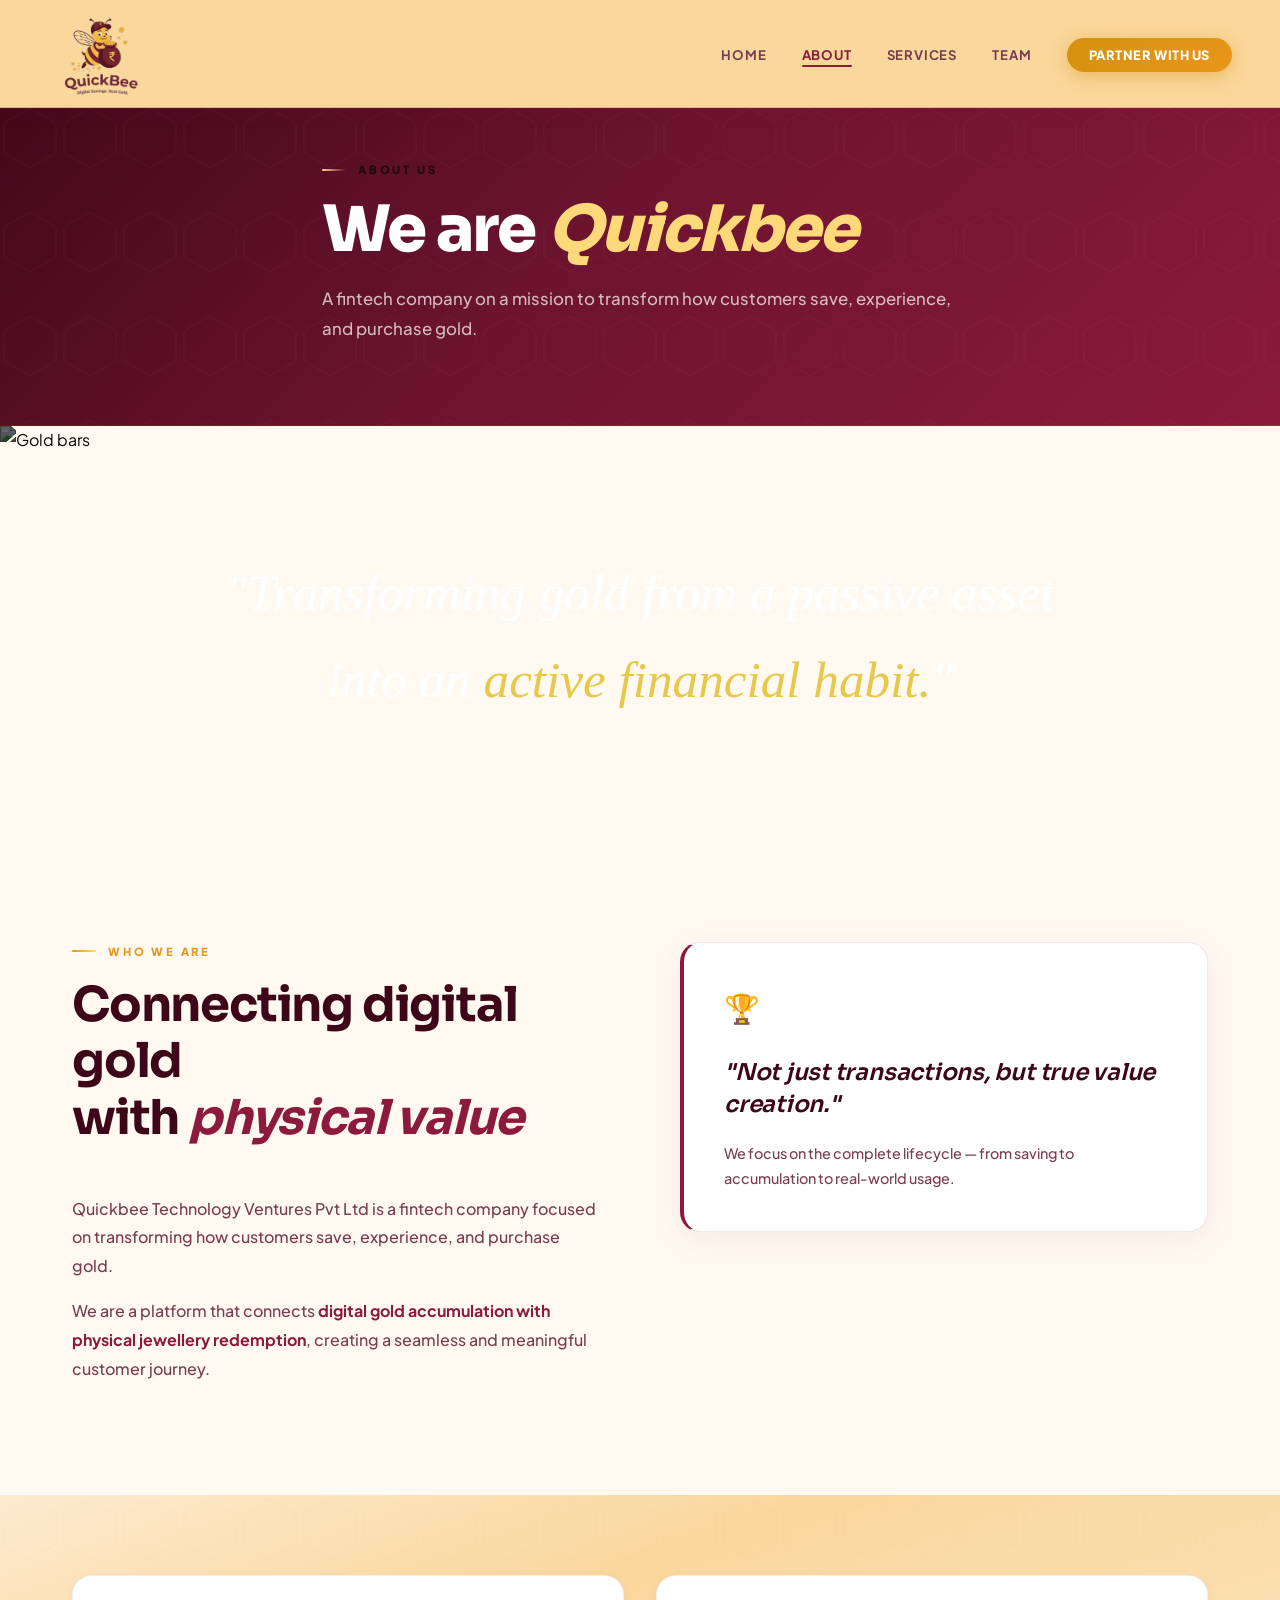
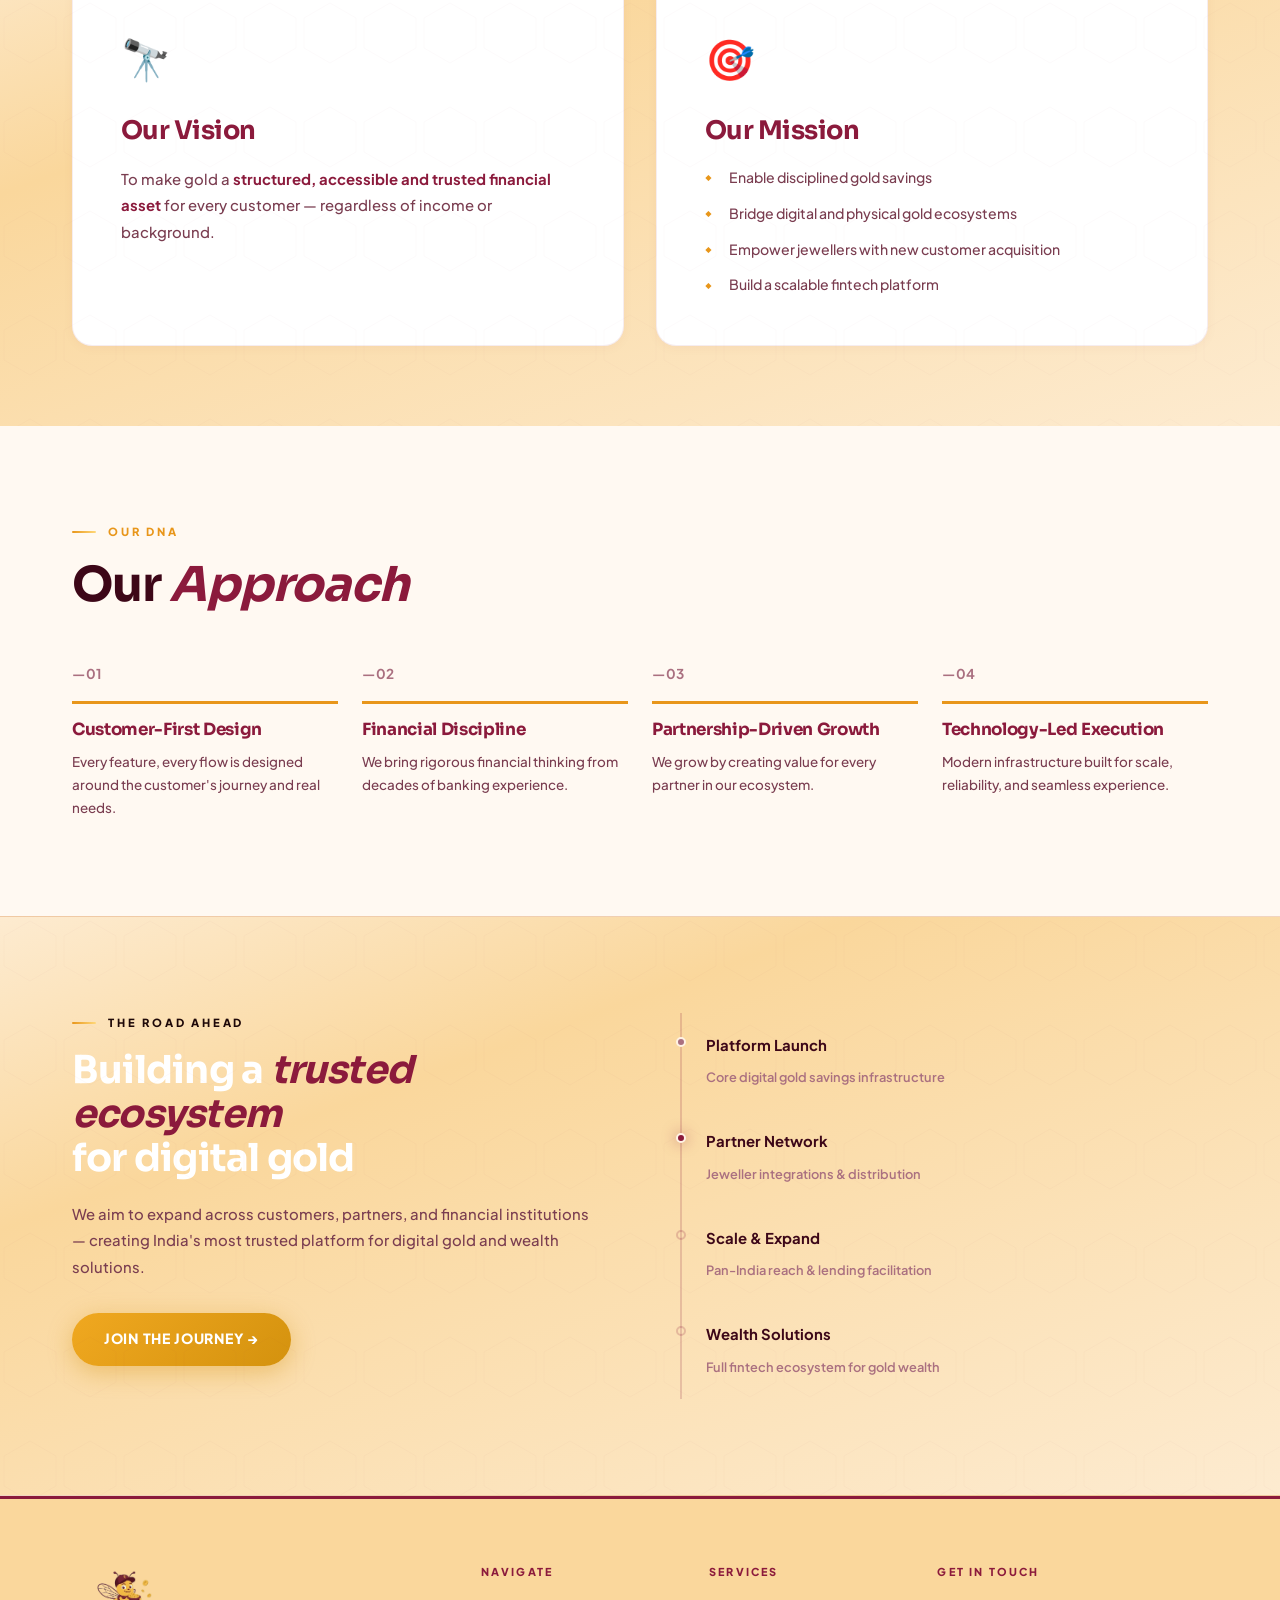
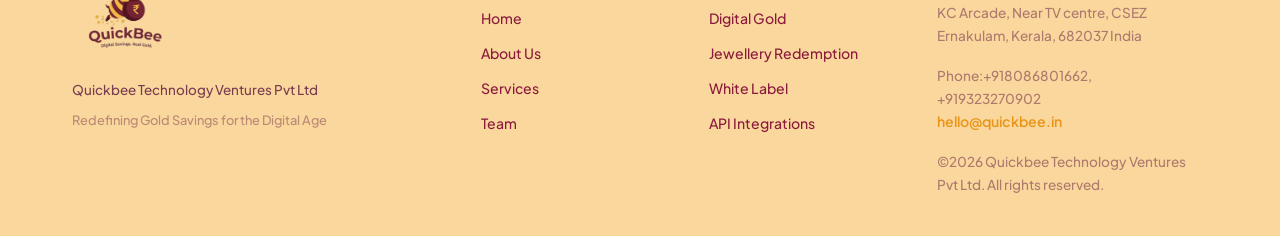
==== about.html @ 86c21763 "Add files via upload" ====
<!DOCTYPE html>
<html lang="en">
<head>
  <meta charset="UTF-8" />
  <meta name="viewport" content="width=device-width, initial-scale=1.0" />
  <title>About Us — Quickbee</title>
  <link rel="stylesheet" href="styles.css" />
  <link rel="preconnect" href="https://fonts.googleapis.com">
  <link rel="preconnect" href="https://fonts.gstatic.com" crossorigin>
  <link href="https://fonts.googleapis.com/css2?family=Sora:wght@400;600;700;800&family=Plus+Jakarta+Sans:ital,wght@0,400;0,500;0,600;0,700;0,800;1,500&display=swap" rel="stylesheet">
</head>
<body>

<!-- NAV -->
<nav class="nav" id="nav">
   <a href="index.html" class="nav-logo">
  <img src="logo.png" alt="Quickbee" class="nav-logo-img">
</a>
  <ul class="nav-links">
    <li><a href="index.html">Home</a></li>
    <li><a href="about.html" class="active">About</a></li>
    <li><a href="services.html">Services</a></li>
    <li><a href="team.html">Team</a></li>
    <li><a href="index.html#contact" class="nav-cta">Partner With Us</a></li>
  </ul>
  <button class="hamburger" id="hamburger">
    <span></span><span></span><span></span>
  </button>
</nav>

<!-- PAGE HERO -->
<section class="page-hero">
  <div class="page-hero-bg">
    <div class="gold-orb orb1"></div>
    <div class="gold-orb orb2"></div>
  </div>
  <div class="container page-hero-content">
    <div class="section-label reveal" style="color:var(--gold-light)">About Us</div>
    <h1 class="reveal">We are <em>Quickbee</em></h1>
    <p class="reveal">A fintech company on a mission to transform how customers save, experience, and purchase gold.</p>
  </div>
</section>
<div style="width:100%; height:420px; overflow:hidden; position:relative;">
  <img src="https://images.unsplash.com/photo-1582719471384-894fbb16e074?w=1800&q=80" 
       alt="Gold bars" 
       style="width:100%; height:100%; object-fit:cover; object-position:center; filter:brightness(0.4);">
  <div style="position:absolute; inset:0; display:flex; align-items:center; justify-content:center; flex-direction:column; gap:1rem;">
    <p style="font-family:'Cormorant Garamond',serif; font-size:clamp(1.8rem,4vw,3.5rem); color:#fff; font-style:italic; text-align:center; padding:0 2rem;">
      "Transforming gold from a passive asset<br/>into an <span style="color:#e8c84a">active financial habit.</span>"
    </p>
  </div>
</div>
<!-- WHO WE ARE -->
<section class="section-pad">
  <div class="container about-intro">
    <div class="about-text reveal">
      <div class="section-label">Who We Are</div>
      <h2 class="section-title">Connecting digital gold<br/>with <em>physical value</em></h2>
      <p>Quickbee Technology Ventures Pvt Ltd is a fintech company focused on transforming how customers save, experience, and purchase gold.</p>
      <p>We are a platform that connects <strong>digital gold accumulation with physical jewellery redemption</strong>, creating a seamless and meaningful customer journey.</p>
    </div>
    <div class="about-highlight reveal">
      <div class="highlight-card">
        <div class="hc-icon">🏆</div>
        <blockquote>"Not just transactions, but true value creation."</blockquote>
        <p>We focus on the complete lifecycle — from saving to accumulation to real-world usage.</p>
      </div>
    </div>
  </div>
</section>

<!-- VISION & MISSION -->
<section class="vm-section">
  <div class="container">
    <div class="vm-grid">
      <div class="vm-card reveal" style="--delay:0.05s">
        <div class="vm-icon">🔭</div>
        <h3>Our Vision</h3>
        <p>To make gold a <strong>structured, accessible and trusted financial asset</strong> for every customer — regardless of income or background.</p>
      </div>
      <div class="vm-card mission reveal" style="--delay:0.2s">
        <div class="vm-icon">🎯</div>
        <h3>Our Mission</h3>
        <ul class="vm-list">
          <li>Enable disciplined gold savings</li>
          <li>Bridge digital and physical gold ecosystems</li>
          <li>Empower jewellers with new customer acquisition</li>
          <li>Build a scalable fintech platform</li>
        </ul>
      </div>
    </div>
  </div>
</section>

<!-- APPROACH -->
<section class="section-pad">
  <div class="container">
    <div class="section-label reveal">Our DNA</div>
    <h2 class="section-title reveal">Our <em>Approach</em></h2>
    <div class="approach-grid">
      <div class="approach-item reveal" style="--delay:0.05s">
        <div class="approach-num">—01</div>
        <h3>Customer-First Design</h3>
        <p>Every feature, every flow is designed around the customer's journey and real needs.</p>
      </div>
      <div class="approach-item reveal" style="--delay:0.15s">
        <div class="approach-num">—02</div>
        <h3>Financial Discipline</h3>
        <p>We bring rigorous financial thinking from decades of banking experience.</p>
      </div>
      <div class="approach-item reveal" style="--delay:0.25s">
        <div class="approach-num">—03</div>
        <h3>Partnership-Driven Growth</h3>
        <p>We grow by creating value for every partner in our ecosystem.</p>
      </div>
      <div class="approach-item reveal" style="--delay:0.35s">
        <div class="approach-num">—04</div>
        <h3>Technology-Led Execution</h3>
        <p>Modern infrastructure built for scale, reliability, and seamless experience.</p>
      </div>
    </div>
  </div>
</section>

<!-- ROAD AHEAD -->
<section class="road-ahead">
  <div class="container road-content">
    <div class="road-text reveal">
      <div class="section-label" style="color:var(--gold-light)">The Road Ahead</div>
      <h2 style="color:#fff">Building a <em>trusted ecosystem</em><br/>for digital gold</h2>
      <p>We aim to expand across customers, partners, and financial institutions — creating India's most trusted platform for digital gold and wealth solutions.</p>
      <a href="index.html#contact" class="btn-gold" style="margin-top:2rem; display:inline-block">Join the Journey →</a>
    </div>
    <div class="road-visual reveal">
      <div class="timeline">
        <div class="tl-item">
          <div class="tl-dot"></div>
          <div class="tl-text">
            <strong>Platform Launch</strong>
            <span>Core digital gold savings infrastructure</span>
          </div>
        </div>
        <div class="tl-item">
          <div class="tl-dot active"></div>
          <div class="tl-text">
            <strong>Partner Network</strong>
            <span>Jeweller integrations & distribution</span>
          </div>
        </div>
        <div class="tl-item">
          <div class="tl-dot upcoming"></div>
          <div class="tl-text">
            <strong>Scale & Expand</strong>
            <span>Pan-India reach & lending facilitation</span>
          </div>
        </div>
        <div class="tl-item">
          <div class="tl-dot upcoming"></div>
          <div class="tl-text">
            <strong>Wealth Solutions</strong>
            <span>Full fintech ecosystem for gold wealth</span>
          </div>
        </div>
      </div>
    </div>
  </div>
</section>

<!-- FOOTER -->
<footer class="footer">
  <div class="container footer-grid">
    <div class="footer-brand">
       <a href="index.html" class="nav-logo">
  <img src="logo.png" alt="Quickbee" class="nav-logo-img">
</a>
      <p>Quickbee Technology Ventures Pvt Ltd</p>
      <p style="margin-top:0.5rem; font-size:0.8rem; opacity:0.5">Redefining Gold Savings for the Digital Age</p>
    </div>
    <div class="footer-links">
      <h4>Navigate</h4>
      <a href="index.html">Home</a>
      <a href="about.html">About Us</a>
      <a href="services.html">Services</a>
      <a href="team.html">Team</a>
    </div>
    <div class="footer-links">
      <h4>Services</h4>
      <a href="services.html">Digital Gold</a>
      <a href="services.html">Jewellery Redemption</a>
      <a href="services.html">White Label</a>
      <a href="services.html">API Integrations</a>
    </div>
   <div class="footer-contact">
      <h4>Get In Touch</h4>
	        <p style="margin-top:1rem; font-size:0.85rem; opacity:0.6">KC Arcade, Near TV centre, CSEZ
Ernakulam, Kerala, 682037
India
</p>
<p style="margin-top:1rem; font-size:0.85rem; opacity:0.6">Phone:+918086801662, <br>
        +919323270902

</p>
      <a href="mailto:hello@quickbee.in">hello@quickbee.in</a>
      <p style="margin-top:1rem; font-size:0.85rem; opacity:0.6">©2026 Quickbee Technology Ventures Pvt Ltd. All rights reserved.</p>
    </div>
  </div>
</footer>

<script src="main.js"></script>
</body>
</html>
---- styles.css ----
/* ============================================================
   QUICKBEE — Premium Redesign
   Fonts: Plus Jakarta Sans (body) + Sora (display)
   Theme: Dark hero, warm maroon/gold, rich sections
   ============================================================ */

/* --- TOKENS --- */
:root {
  --maroon:       #8B1A3C;
  --maroon-dark:  #5C0E26;
  --maroon-deep:  #3D0718;
  --maroon-mid:   #A82B50;
  --maroon-rich:  #6E1430;

  --gold:         #D4920E;
  --gold-bright:  #F0A820;
  --gold-warm:    #E8961A;
  --gold-pale:    #FFD87A;
  --gold-honey:   #FFC542;

  --cream:        #FFF9F2;
  --cream2:       #FFF3E5;
  --cream3:       #FDEBD2;
  --peach:        #FFE5CC;
  --warm-white:   #FFFAF5;

  --text:         #1E0808;
  --text-body:    #4A1525;
  --text-muted:   #7A3D50;
  --text-light:   #AA7080;
  --white:        #FFFFFF;

  --radius:       12px;
  --radius-lg:    20px;
  --radius-xl:    28px;
  --transition:   0.3s cubic-bezier(.25,.46,.45,.94);

  /* Section backgrounds */
  --section-alt: #fdebd0;
  --section-dark: linear-gradient(135deg, #3D0718 0%, #6E1430 50%, #8B1A3C 100%);
}

/* ============================================================
   RESET & BASE
   ============================================================ */
*, *::before, *::after { box-sizing: border-box; margin: 0; padding: 0; }
html { scroll-behavior: smooth; font-size: 16px; }

body {
  background: var(--cream);
  color: var(--text);
  font-family: 'Plus Jakarta Sans', sans-serif;
  font-weight: 400;
  line-height: 1.7;
  overflow-x: hidden;
}

img { max-width: 100%; display: block; }
a { text-decoration: none; color: inherit; }

h1, h2, h3 {
  font-family: 'Sora', sans-serif;
  line-height: 1.15;
  font-weight: 700;
  letter-spacing: -0.02em;
}

em { font-style: italic; color: var(--maroon); }

/* em inside dark backgrounds should be gold, not maroon */
.page-hero em,
.ecosystem em,
.testimonials em,
.cta-banner em,
.numbers-section em { color: var(--gold-pale); -webkit-text-fill-color: var(--gold-pale); }
.container { max-width: 1200px; margin: 0 auto; padding: 0 2rem; }
.section-pad { padding: 6rem 0; }

/* ============================================================
   NAV
   ============================================================ */
.nav {
  position: fixed;
  top: 0; left: 0; right: 0;
  z-index: 200;
  display: flex;
  align-items: center;
  justify-content: space-between;
  padding: 0.6rem 3rem;
  transition: var(--transition);
background: #FAD79C;
border-bottom: 1px solid rgba(139,26,60,0.2);
box-shadow: 0 2px 20px rgba(139,26,60,0.1);
}

.nav.scrolled {
  background: #FAD79C;
  border-bottom-color: rgba(139,26,60,0.2);
  backdrop-filter: none;
  -webkit-backdrop-filter: none;
  box-shadow: 0 4px 20px rgba(139,26,60,0.15);
}

/* On dark hero, nav links are white */

.nav-logo-img {
  height: 88px;
  width: auto;
  max-width: 200px;
  object-fit: contain;
  transition: height 0.3s ease;
}

.nav.scrolled .nav-logo-img {
  height: 80px;
}

.nav-logo {
  display: flex;
  align-items: center;
}
.nav-links {
	color: var(--maroon);

  display: flex;
  align-items: center;
  gap: 2.2rem;
  list-style: none;
}

.nav-links a {
  font-size: 0.82rem;
  font-weight: 700;
  letter-spacing: 0.06em;
  text-transform: uppercase;
  color: var(--text-muted);
  transition: color var(--transition);
  position: relative;
}

.nav-links a::after {
  content: '';
  position: absolute;
  bottom: -4px;
  left: 0; right: 0;
  height: 2px;
  background: var(--maroon);
  border-radius: 2px;
  transform: scaleX(0);
  transition: transform var(--transition);
}

.nav-links a:hover::after,
.nav-links a.active::after { transform: scaleX(1); }
.nav-links a:hover,
.nav-links a.active { color: var(--maroon); }
.nav:not(.scrolled) .nav-links a:hover { color: var(--maroon); }

.nav-cta {
  background: linear-gradient(135deg, var(--gold) 0%, var(--gold-warm) 100%) !important;
  color: #fff !important;
  padding: 0.55rem 1.4rem !important;
  border-radius: 50px !important;
  font-size: 0.8rem !important;
  font-weight: 800 !important;
  letter-spacing: 0.04em !important;
  box-shadow: 0 4px 18px rgba(212,146,14,0.45) !important;
  transition: all var(--transition) !important;
}
.nav-cta:hover {
  transform: translateY(-2px) !important;
  box-shadow: 0 8px 28px rgba(212,146,14,0.55) !important;
}
.nav-cta::after { display: none !important; }

.hamburger {
  display: none;
  flex-direction: column;
  gap: 5px;
  background: none;
  border: none;
  cursor: pointer;
  padding: 4px;
}
.hamburger span {
  display: block;
  width: 24px;
  height: 2.5px;
  background: var(--maroon);
  border-radius: 2px;
  transition: var(--transition);
}

/* ============================================================
   BUTTONS
   ============================================================ */
.btn-gold {
  display: inline-flex;
  align-items: center;
  gap: 0.5rem;
  background: linear-gradient(135deg, var(--gold-bright) 0%, var(--gold) 100%);
  color: #fff;
  font-family: 'Plus Jakarta Sans', sans-serif;
  font-size: 0.88rem;
  font-weight: 800;
  letter-spacing: 0.05em;
  text-transform: uppercase;
  padding: 0.9rem 2rem;
  border-radius: 50px;
  border: none;
  cursor: pointer;
  transition: all var(--transition);
  box-shadow: 0 6px 24px rgba(212,146,14,0.4);
}
.btn-gold:hover {
  transform: translateY(-3px);
  box-shadow: 0 14px 36px rgba(212,146,14,0.5);
  filter: brightness(1.08);
}

.btn-outline {
  display: inline-flex;
  align-items: center;
  background: rgba(255,255,255,0.12);
  color: #fff;
  font-family: 'Plus Jakarta Sans', sans-serif;
  font-size: 0.88rem;
  font-weight: 700;
  letter-spacing: 0.05em;
  text-transform: uppercase;
  padding: 0.9rem 2rem;
  border-radius: 50px;
  border: 2px solid rgba(255,255,255,0.4);
  cursor: pointer;
  transition: var(--transition);
}
.btn-outline:hover {
  background: rgba(255,255,255,0.22);
  border-color: rgba(255,255,255,0.75);
  transform: translateY(-2px);
}

/* On light backgrounds */
.btn-outline.dark {
  background: transparent;
  color: var(--maroon);
  border-color: var(--maroon);
}
.btn-outline.dark:hover {
  background: var(--maroon);
  color: #fff;
}

.btn-outline-light {
  display: inline-flex;
  align-items: center;
  background: rgba(255,255,255,0.1);
  color: #fff;
  font-size: 0.88rem;
  font-weight: 700;
  letter-spacing: 0.05em;
  text-transform: uppercase;
  padding: 0.9rem 2rem;
  border-radius: 50px;
  border: 2px solid rgba(255,255,255,0.35);
  cursor: pointer;
  transition: var(--transition);
}
.btn-outline-light:hover { background: rgba(255,255,255,0.2); border-color: rgba(255,255,255,0.65); }

/* ============================================================
   REVEAL ANIMATION
   ============================================================ */
.reveal {
  opacity: 0;
  transform: translateY(30px);
  transition: opacity 0.75s cubic-bezier(.22,.61,.36,1), transform 0.75s cubic-bezier(.22,.61,.36,1);
  transition-delay: var(--delay, 0s);
}
.reveal.in-view { opacity: 1; transform: none; }

/* ============================================================
   SECTION LABELS
   ============================================================ */
.section-label {
  font-family: 'Plus Jakarta Sans', sans-serif;
  font-size: 0.7rem;
  font-weight: 800;
  letter-spacing: 0.25em;
  text-transform: uppercase;
  color: var(--gold-warm);
  margin-bottom: 1rem;
  display: flex;
  align-items: center;
  gap: 0.75rem;
}
.section-label::before {
  content: '';
  display: inline-block;
  width: 24px;
  height: 2px;
  background: linear-gradient(90deg, var(--gold-warm), var(--gold-pale));
  border-radius: 2px;
}

.section-title {
  font-family: 'Sora', sans-serif;
  font-size: clamp(2rem, 4vw, 3rem);
  font-weight: 700;
  line-height: 1.18;
  color: var(--maroon-deep);
  margin-bottom: 3rem;
  letter-spacing: -0.025em;
}

/* ============================================================
   HERO — DARK with gold background image
   ============================================================ */
.hero {
  min-height: 100vh;
  display: flex;
  align-items: center;
  position: relative;
  overflow: hidden;
  padding: 9rem 3rem 6rem;
  gap: 4rem;
  max-width: 100%;
}

/* Dark overlay over bg image */
.hero::before {
  content: '';
  position: absolute;
  inset: 0;
  background:
    linear-gradient(135deg,
      rgba(61,7,24,0.88) 0%,
      rgba(110,20,48,0.82) 40%,
      rgba(139,26,60,0.75) 70%,
      rgba(61,7,24,0.85) 100%);
  z-index: 1;
}

/* Animated shimmer */
.hero::after {
  content: '';
  position: absolute;
  inset: 0;
  background: radial-gradient(ellipse 700px 500px at 70% 50%, rgba(212,146,14,0.18) 0%, transparent 70%);
  z-index: 1;
  animation: shimmer 6s ease-in-out infinite alternate;
}

@keyframes shimmer {
  from { opacity: 0.5; transform: scale(1); }
  to   { opacity: 1;   transform: scale(1.05); }
}

/* Background image via hero-bg div */
.hero-bg {
  position: absolute !important;
  inset: 0 !important;
  background-image: url('https://images.unsplash.com/photo-1610375461246-83df859d849d?w=1800&q=80') !important;
  background-size: cover !important;
  background-position: center !important;
  background-attachment: fixed !important;
  opacity: 1 !important;
  z-index: 0 !important;
  transform: scale(1.05);
  animation: bgZoom 20s ease-in-out infinite alternate;
}
.hero-bg .gold-orb,
.hero-bg .grid-lines { display: none; }

@keyframes bgZoom {
  from { transform: scale(1); }
  to   { transform: scale(1.06); }
}

/* Honeycomb pattern overlay */
.hero-hex {
  position: absolute;
  inset: 0;
  z-index: 1;
  opacity: 0.07;
  background-image: url("data:image/svg+xml,%3Csvg xmlns='http://www.w3.org/2000/svg' width='60' height='104'%3E%3Cpath d='M30 4L4 19v30l26 15 26-15V19z' fill='none' stroke='%23FFD87A' stroke-width='1.5'/%3E%3Cpath d='M30 74L4 89v15h52V89z' fill='none' stroke='%23FFD87A' stroke-width='1.5'/%3E%3C/svg%3E");
  background-size: 60px 104px;
  pointer-events: none;
}

.hero-content {
  flex: 1;
  max-width: 640px;
  z-index: 2;
  position: relative;
}

.hero-badge {
  display: inline-flex;
  align-items: center;
  gap: 0.6rem;
  font-size: 0.72rem;
  font-weight: 800;
  letter-spacing: 0.18em;
  text-transform: uppercase;
  color: var(--gold-pale);
  background: rgba(212,146,14,0.18);
  border: 1.5px solid rgba(212,146,14,0.4);
  padding: 0.45rem 1.1rem;
  border-radius: 50px;
  margin-bottom: 1.75rem;
  backdrop-filter: blur(8px);
}

.hero-badge::before {
  content: '✦';
  font-size: 0.8rem;
  color: var(--gold-pale);
  animation: pulse 2s ease-in-out infinite;
}

@keyframes pulse {
  0%, 100% { opacity: 1; transform: scale(1); }
  50% { opacity: 0.5; transform: scale(0.8); }
}

.hero-title {
  font-family: 'Sora', sans-serif;
  font-size: clamp(3rem, 5.5vw, 5rem);
  font-weight: 800;
  line-height: 1.08;
  color: #fff;
  margin-bottom: 1.5rem;
  letter-spacing: -0.03em;
}

.hero-title em {
  display: block;
  font-style: normal;
  background: linear-gradient(90deg, var(--gold-pale) 0%, var(--gold-honey) 50%, var(--gold-bright) 100%);
  -webkit-background-clip: text;
  -webkit-text-fill-color: transparent;
  background-clip: text;
  font-weight: 800;
}

.hero-sub {
  font-size: 1.05rem;
  color: rgba(255,255,255,0.75);
  line-height: 1.82;
  margin-bottom: 2.5rem;
  max-width: 520px;
  font-weight: 500;
}

.hero-ctas {
  display: flex;
  gap: 1rem;
  flex-wrap: wrap;
  margin-bottom: 3rem;
}

/* Trust badges */
.hero-trust {
  display: flex;
  align-items: center;
  gap: 1rem;
  flex-wrap: wrap;
  margin-bottom: 2rem;
}

.trust-badge {
  display: flex;
  align-items: center;
  gap: 0.4rem;
  font-size: 0.72rem;
  font-weight: 700;
  color: rgba(255,255,255,0.65);
  letter-spacing: 0.04em;
}

.trust-badge .dot {
  width: 16px;
  height: 16px;
  border-radius: 50%;
  background: rgba(212,146,14,0.3);
  border: 1.5px solid var(--gold-warm);
  display: flex;
  align-items: center;
  justify-content: center;
  font-size: 0.55rem;
  color: var(--gold-pale);
}

.hero-stats {
  display: flex;
  align-items: center;
  gap: 2rem;
  padding-top: 2rem;
  border-top: 1px solid rgba(255,255,255,0.15);
}

.stat { display: flex; flex-direction: column; gap: 0.2rem; }
.stat-num {
  font-family: 'Sora', sans-serif;
  font-size: 1.05rem;
  font-weight: 700;
  color: var(--gold-pale);
  letter-spacing: -0.01em;
}
.stat-label {
  font-size: 0.68rem;
  font-weight: 700;
  letter-spacing: 0.1em;
  text-transform: uppercase;
  color: rgba(255,255,255,0.45);
}
.stat-divider {
  width: 1px;
  height: 34px;
  background: rgba(255,255,255,0.15);
}

/* ============================================================
   GOLD CARD — Right side hero
   ============================================================ */
.hero-visual {
  flex: 0 0 360px;
  z-index: 2;
  position: relative;
}

/* Floating coins animation */
.coin {
  position: absolute;
  font-size: 1.5rem;
  animation: floatCoin 4s ease-in-out infinite;
  pointer-events: none;
  z-index: 3;
  filter: drop-shadow(0 4px 8px rgba(0,0,0,0.3));
}
.coin-1 { top: -20px; right: 20px; animation-delay: 0s; }
.coin-2 { top: 30px; right: -20px; animation-delay: 0.8s; }
.coin-3 { bottom: 40px; right: -15px; animation-delay: 1.6s; }
.coin-4 { bottom: -10px; left: 20px; animation-delay: 2.4s; }

@keyframes floatCoin {
  0%, 100% { transform: translateY(0) rotate(0deg); }
  50% { transform: translateY(-12px) rotate(15deg); }
}

.gold-card {
  background: linear-gradient(145deg, rgba(255,255,255,0.95) 0%, rgba(255,249,242,0.98) 100%);
  border: 1px solid rgba(139,26,60,0.12);
  border-radius: var(--radius-xl);
  padding: 2rem;
  box-shadow:
    0 40px 80px rgba(61,7,24,0.4),
    0 16px 40px rgba(61,7,24,0.25),
    inset 0 1px 0 rgba(255,255,255,1);
  position: relative;
  overflow: hidden;
  backdrop-filter: blur(20px);
}

.gold-card::before {
  content: '';
  position: absolute;
  top: 0; left: 0; right: 0;
  height: 4px;
  background: linear-gradient(90deg, var(--maroon) 0%, var(--gold-warm) 50%, var(--gold-pale) 100%);
}

.gold-card::after {
  content: '';
  position: absolute;
  bottom: -80px; right: -50px;
  width: 220px; height: 220px;
  background: radial-gradient(circle, rgba(212,146,14,0.08) 0%, transparent 70%);
  pointer-events: none;
}

.gc-header {
  display: flex;
  justify-content: space-between;
  align-items: center;
  margin-bottom: 1.75rem;
}
.gc-logo {
  font-family: 'Sora', sans-serif;
  font-size: 1rem;
  color: var(--maroon);
  font-weight: 700;
  display: flex;
  align-items: center;
  gap: 0.35rem;
}
.gc-tag {
  font-size: 0.65rem;
  letter-spacing: 0.14em;
  text-transform: uppercase;
  color: var(--gold);
  background: linear-gradient(135deg, rgba(212,146,14,0.1), rgba(240,168,32,0.08));
  padding: 0.28rem 0.75rem;
  border-radius: 20px;
  border: 1.5px solid rgba(212,146,14,0.3);
  font-weight: 800;
}

.gc-amount { margin-bottom: 1.25rem; }
.gc-label {
  display: block;
  font-size: 0.65rem;
  text-transform: uppercase;
  letter-spacing: 0.16em;
  color: var(--text-light);
  margin-bottom: 0.65rem;
  font-weight: 700;
}

.gc-view-btn {
  display: flex;
  align-items: center;
  gap: 0.75rem;
  background: linear-gradient(135deg, var(--maroon-dark) 0%, var(--maroon) 50%, var(--maroon-mid) 100%);
  color: #fff;
  border: none;
  border-radius: 14px;
  padding: 0.95rem 1.25rem;
  cursor: pointer;
  width: 100%;
  font-family: 'Plus Jakarta Sans', sans-serif;
  font-size: 0.9rem;
  font-weight: 700;
  transition: all var(--transition);
  box-shadow: 0 8px 24px rgba(139,26,60,0.35);
  position: relative;
  overflow: hidden;
}

.gc-view-btn::before {
  content: '';
  position: absolute;
  inset: 0;
  background: linear-gradient(135deg, rgba(255,255,255,0.12), transparent);
  opacity: 0;
  transition: opacity var(--transition);
}

.gc-view-btn:hover { transform: translateY(-2px); box-shadow: 0 14px 34px rgba(139,26,60,0.45); }
.gc-view-btn:hover::before { opacity: 1; }

.gc-view-icon {
  width: 36px; height: 36px;
  background: rgba(255,255,255,0.18);
  border-radius: 10px;
  display: flex; align-items: center; justify-content: center;
  font-size: 1rem;
  flex-shrink: 0;
  border: 1px solid rgba(255,255,255,0.2);
}
.gc-view-text { text-align: left; flex: 1; }
.gc-view-text span:first-child {
  display: block;
  font-size: 0.68rem;
  opacity: 0.7;
  font-weight: 600;
  letter-spacing: 0.06em;
  text-transform: uppercase;
}
.gc-view-text span:last-child { display: block; font-size: 0.95rem; font-weight: 800; }
.gc-view-arrow { font-size: 1rem; opacity: 0.6; }

/* Progress */
.gc-bar {
  height: 5px;
  background: rgba(139,26,60,0.1);
  border-radius: 3px;
  margin-bottom: 0.5rem;
  overflow: hidden;
}
.gc-progress {
  height: 100%;
  width: 82%;
  background: linear-gradient(90deg, var(--maroon) 0%, var(--gold-warm) 70%, var(--gold-pale) 100%);
  border-radius: 3px;
  position: relative;
  animation: progressFill 1.5s ease-out;
}
@keyframes progressFill { from { width: 0; } to { width: 82%; } }
.gc-progress::after {
  content: '';
  position: absolute;
  right: -2px; top: -3px;
  width: 11px; height: 11px;
  background: var(--gold-honey);
  border-radius: 50%;
  box-shadow: 0 0 12px rgba(212,146,14,0.7);
}

.gc-footer {
  display: flex;
  justify-content: space-between;
  font-size: 0.72rem;
  color: var(--text-light);
  margin-bottom: 1.5rem;
  font-weight: 700;
}

/* Mini stats inside card */
.gc-mini-stats {
  display: grid;
  grid-template-columns: 1fr 1fr;
  gap: 0.75rem;
  margin-bottom: 1rem;
}

.gc-mini-stat {
  background: linear-gradient(135deg, rgba(139,26,60,0.05), rgba(212,146,14,0.04));
  border: 1px solid rgba(139,26,60,0.1);
  border-radius: 10px;
  padding: 0.65rem 0.85rem;
}

.gc-mini-label {
  font-size: 0.6rem;
  color: var(--text-light);
  font-weight: 700;
  letter-spacing: 0.1em;
  text-transform: uppercase;
  display: block;
  margin-bottom: 0.2rem;
}

.gc-mini-value {
  font-family: 'Sora', sans-serif;
  font-size: 0.92rem;
  color: var(--maroon);
  font-weight: 700;
}

.gc-sparkline { height: 52px; opacity: 0.65; }
.gc-sparkline svg { width: 100%; height: 100%; }

/* ============================================================
   LOGIN MODAL
   ============================================================ */
.login-modal-overlay {
  display: none;
  position: fixed;
  inset: 0;
  background: rgba(30,8,8,0.65);
  backdrop-filter: blur(10px);
  -webkit-backdrop-filter: blur(10px);
  z-index: 1000;
  align-items: center;
  justify-content: center;
}
.login-modal-overlay.active { display: flex; }

.login-modal {
  background: #fff;
  border-radius: var(--radius-xl);
  padding: 2.5rem 2rem;
  width: 100%;
  max-width: 370px;
  margin: 1rem;
  box-shadow: 0 40px 80px rgba(30,8,8,0.35), 0 0 0 1px rgba(139,26,60,0.08);
  position: relative;
  overflow: hidden;
  animation: modalIn 0.35s cubic-bezier(.22,.61,.36,1);
}

@keyframes modalIn {
  from { transform: translateY(40px) scale(0.95); opacity: 0; }
  to   { transform: translateY(0) scale(1); opacity: 1; }
}

.login-modal::before {
  content: '';
  position: absolute;
  top: 0; left: 0; right: 0;
  height: 4px;
  background: linear-gradient(90deg, var(--maroon) 0%, var(--gold-warm) 50%, var(--gold-pale) 100%);
}

.login-modal::after {
  content: '';
  position: absolute;
  bottom: -60px; right: -40px;
  width: 180px; height: 180px;
  background: radial-gradient(circle, rgba(212,146,14,0.07), transparent 70%);
  pointer-events: none;
}

.login-modal-close {
  position: absolute;
  top: 1.1rem; right: 1.1rem;
  background: rgba(139,26,60,0.07);
  border: none; width: 30px; height: 30px;
  border-radius: 50%;
  display: flex; align-items: center; justify-content: center;
  cursor: pointer; font-size: 0.85rem;
  color: var(--text-muted);
  transition: var(--transition);
  z-index: 1;
}
.login-modal-close:hover { background: rgba(139,26,60,0.14); color: var(--maroon); }

.login-modal-icon {
  width: 60px; height: 60px;
  background: linear-gradient(135deg, rgba(139,26,60,0.1), rgba(212,146,14,0.1));
  border-radius: 18px;
  display: flex; align-items: center; justify-content: center;
  font-size: 1.8rem;
  margin: 0 auto 1.25rem;
  border: 1.5px solid rgba(139,26,60,0.12);
}

.login-modal h3 {
  font-family: 'Sora', sans-serif;
  font-size: 1.4rem;
  color: var(--maroon-deep);
  text-align: center;
  margin-bottom: 0.5rem;
  font-weight: 700;
}

.login-modal p {
  font-size: 0.88rem;
  color: var(--text-muted);
  text-align: center;
  margin-bottom: 1.75rem;
  line-height: 1.65;
  font-weight: 500;
}

.login-modal-btn {
  display: block;
  width: 100%;
  background: linear-gradient(135deg, var(--maroon) 0%, var(--maroon-mid) 100%);
  color: #fff;
  border: none;
  border-radius: 50px;
  padding: 0.95rem;
  font-family: 'Plus Jakarta Sans', sans-serif;
  font-size: 0.92rem;
  font-weight: 800;
  letter-spacing: 0.03em;
  cursor: pointer;
  transition: all var(--transition);
  box-shadow: 0 6px 20px rgba(139,26,60,0.3);
  margin-bottom: 0.85rem;
}
.login-modal-btn:hover {
  transform: translateY(-2px);
  box-shadow: 0 12px 32px rgba(139,26,60,0.4);
}

.login-modal-sub {
  font-size: 0.78rem !important;
  color: var(--text-light) !important;
  margin-bottom: 0 !important;
}
.login-modal-sub a { color: var(--gold); font-weight: 700; text-decoration: underline; }

/* SCROLL HINT */
.scroll-hint {
  position: absolute;
  bottom: 2rem; left: 50%;
  transform: translateX(-50%);
  display: flex; flex-direction: column; align-items: center;
  gap: 0.5rem;
  color: rgba(255,255,255,0.45);
  font-size: 0.65rem;
  letter-spacing: 0.2em;
  text-transform: uppercase;
  font-weight: 700;
  animation: float 2.5s ease-in-out infinite;
  z-index: 2;
}
.scroll-line {
  width: 1.5px; height: 36px;
  background: linear-gradient(to bottom, rgba(255,255,255,0.4), transparent);
}
@keyframes float {
  0%, 100% { transform: translateX(-50%) translateY(0); }
  50% { transform: translateX(-50%) translateY(8px); }
}

/* ============================================================
   MARQUEE / TICKER STRIP — between hero and what-we-do
   ============================================================ */
.ticker-strip {
  background: linear-gradient(90deg, var(--maroon-dark) 0%, var(--maroon) 50%, var(--maroon-dark) 100%);
  overflow: hidden;
  padding: 0.85rem 0;
  border-top: 2px solid rgba(212,146,14,0.3);
  border-bottom: 2px solid rgba(212,146,14,0.3);
  position: relative;
  z-index: 10;
}

.ticker-inner {
  display: flex;
  gap: 0;
  animation: ticker 28s linear infinite;
  width: max-content;
}

.ticker-inner:hover { animation-play-state: paused; }

.ticker-item {
  display: flex;
  align-items: center;
  gap: 0.75rem;
  padding: 0 2.5rem;
  color: rgba(255,255,255,0.85);
  font-size: 0.78rem;
  font-weight: 700;
  letter-spacing: 0.08em;
  text-transform: uppercase;
  white-space: nowrap;
}

.ticker-dot {
  width: 6px; height: 6px;
  background: var(--gold-warm);
  border-radius: 50%;
  flex-shrink: 0;
}

.ticker-gold {
  color: var(--gold-pale);
  font-weight: 800;
}

@keyframes ticker {
  from { transform: translateX(0); }
  to   { transform: translateX(-50%); }
}

/* ============================================================
   WHAT WE DO
   ============================================================ */
.what-we-do {
  background: linear-gradient(160deg, #fdebd0 0%, #fad79c 30%, #fdebd0 100%);
  border-bottom: 1px solid rgba(139,26,60,0.1);
  position: relative;
  overflow: hidden;
}

.what-we-do::before {
  content: '';
  position: absolute;
  inset: 0;
  background-image: url("data:image/svg+xml,%3Csvg xmlns='http://www.w3.org/2000/svg' width='60' height='104'%3E%3Cpath d='M30 4L4 19v30l26 15 26-15V19z' fill='none' stroke='%238B1A3C' stroke-width='0.6'/%3E%3C/svg%3E");
  background-size: 60px 104px;
  opacity: 0.04;
  pointer-events: none;
}

.what-we-do::after {
  content: '';
  position: absolute;
  top: -80px; right: -80px;
  width: 500px; height: 500px;
  background: radial-gradient(ellipse, rgba(212,146,14,0.09) 0%, transparent 65%);
  pointer-events: none;
}

.wwd-grid {
  display: grid;
  grid-template-columns: repeat(3, 1fr);
  gap: 1.5rem;
  margin-bottom: 3rem;
}

.wwd-card {
  background: #fff;
  border: 1.5px solid rgba(139,26,60,0.08);
  border-radius: var(--radius-lg);
  padding: 2.2rem;
  transition: all var(--transition);
  transition-delay: var(--delay, 0s);
  position: relative;
  overflow: hidden;
  box-shadow: 0 2px 12px rgba(139,26,60,0.04);
}

.wwd-card::after {
  content: '';
  position: absolute;
  bottom: 0; left: 0; right: 0;
  height: 3px;
  background: linear-gradient(90deg, var(--maroon), var(--gold-warm));
  transform: scaleX(0);
  transform-origin: left;
  transition: transform 0.4s ease;
}

.wwd-card:hover {
  transform: translateY(-8px);
  border-color: rgba(139,26,60,0.18);
  box-shadow: 0 24px 56px rgba(139,26,60,0.12);
}
.wwd-card:hover::after { transform: scaleX(1); }

.wwd-icon {
  width: 52px; height: 52px;
  border-radius: 14px;
  background: linear-gradient(135deg, rgba(139,26,60,0.08), rgba(212,146,14,0.1));
  display: flex; align-items: center; justify-content: center;
  font-size: 1.6rem;
  margin-bottom: 1.25rem;
  border: 1px solid rgba(139,26,60,0.1);
}

.wwd-card h3 {
  font-size: 1.15rem;
  font-weight: 700;
  color: var(--maroon-deep);
  margin-bottom: 0.65rem;
}
.wwd-card p { font-size: 0.88rem; color: var(--text-muted); line-height: 1.75; font-weight: 500; }

.wwd-statement {
  text-align: center;
  padding: 2rem 2.5rem;
  border-radius: var(--radius-lg);
  background: linear-gradient(135deg, rgba(139,26,60,0.04), rgba(212,146,14,0.05));
  border: 1.5px dashed rgba(139,26,60,0.18);
}
.wwd-statement p {
  font-family: 'Sora', sans-serif;
  font-size: 1.4rem;
  color: var(--maroon-deep);
  font-style: italic;
  font-weight: 600;
  letter-spacing: -0.01em;
}
.wwd-statement strong { color: var(--maroon); font-weight: 800; }

/* ============================================================
   NUMBERS SHOWCASE
   ============================================================ */
.numbers-section {
  background: linear-gradient(135deg, var(--maroon-deep) 0%, var(--maroon-rich) 50%, var(--maroon) 100%);
  padding: 4rem 0;
  position: relative;
  overflow: hidden;
}

.numbers-section::before {
  content: '';
  position: absolute;
  inset: 0;
  background-image: url("data:image/svg+xml,%3Csvg xmlns='http://www.w3.org/2000/svg' width='60' height='104'%3E%3Cpath d='M30 4L4 19v30l26 15 26-15V19z' fill='none' stroke='%23FFD87A' stroke-width='0.8'/%3E%3C/svg%3E");
  background-size: 60px 104px;
  opacity: 0.05;
}

.numbers-grid {
  display: grid;
  grid-template-columns: repeat(4, 1fr);
  gap: 0;
  position: relative;
  z-index: 1;
}

.number-item {
  text-align: center;
  padding: 1.5rem 2rem;
  border-right: 1px solid rgba(255,255,255,0.1);
}
.number-item:last-child { border-right: none; }

.number-value {
  font-family: 'Sora', sans-serif;
  font-size: clamp(2rem, 3.5vw, 3rem);
  font-weight: 800;
  background: linear-gradient(135deg, var(--gold-pale) 0%, var(--gold-honey) 100%);
  -webkit-background-clip: text;
  -webkit-text-fill-color: transparent;
  background-clip: text;
  line-height: 1;
  margin-bottom: 0.4rem;
  letter-spacing: -0.02em;
}

.number-label {
  font-size: 0.75rem;
  color: rgba(255,255,255,0.55);
  font-weight: 700;
  letter-spacing: 0.1em;
  text-transform: uppercase;
}

/* ============================================================
   ECOSYSTEM
   ============================================================ */
.ecosystem {
  background: linear-gradient(135deg, var(--maroon-deep) 0%, var(--maroon-rich) 45%, var(--maroon-mid) 100%);
  padding: 6rem 0;
  position: relative;
  overflow: hidden;
}

.ecosystem::before {
  content: '';
  position: absolute;
  inset: 0;
  background-image: url("data:image/svg+xml,%3Csvg xmlns='http://www.w3.org/2000/svg' width='60' height='104'%3E%3Cpath d='M30 4L4 19v30l26 15 26-15V19z' fill='none' stroke='%23ffffff' stroke-width='0.8'/%3E%3C/svg%3E");
  background-size: 60px 104px;
  opacity: 0.04;
}

.ecosystem .section-label { color: var(--gold-pale); }
.ecosystem .section-label::before { background: linear-gradient(90deg, var(--gold-pale), transparent); }
.ecosystem .section-title { color: #fff; }

.eco-grid {
  display: grid;
  grid-template-columns: repeat(4, 1fr);
  gap: 1.25rem;
}

.eco-card {
  background: rgba(255,255,255,0.07);
  border: 1.5px solid rgba(255,255,255,0.12);
  border-radius: var(--radius-lg);
  padding: 2rem 1.5rem;
  transition: all var(--transition);
  transition-delay: var(--delay, 0s);
  position: relative;
  overflow: hidden;
}

.eco-card::before {
  content: '';
  position: absolute;
  top: 0; left: 0; right: 0;
  height: 2px;
  background: linear-gradient(90deg, transparent, rgba(212,146,14,0.6), transparent);
  opacity: 0;
  transition: opacity var(--transition);
}

.eco-card:hover {
  border-color: rgba(212,146,14,0.4);
  background: rgba(255,255,255,0.12);
  transform: translateY(-6px);
  box-shadow: 0 20px 40px rgba(0,0,0,0.2);
}
.eco-card:hover::before { opacity: 1; }

.eco-num {
  font-size: 0.65rem;
  font-weight: 800;
  letter-spacing: 0.16em;
  color: rgba(255,255,255,0.3);
  margin-bottom: 1rem;
}
.eco-icon {
  font-size: 1.75rem;
  margin-bottom: 1rem;
}
.eco-card h3 {
  font-size: 1.1rem;
  color: var(--gold-pale);
  margin-bottom: 0.65rem;
  font-weight: 700;
}
.eco-card p { font-size: 0.84rem; color: rgba(255,255,255,0.6); line-height: 1.7; font-weight: 500; }

/* ============================================================
   HOW IT WORKS
   ============================================================ */
.how-it-works {
  background: linear-gradient(160deg, #fdebd0 0%, #fad79c 30%, #fdebd0 100%);
  position: relative;
  overflow: hidden;
}

.how-it-works::before {
  content: '';
  position: absolute;
  inset: 0;
  background-image: url("data:image/svg+xml,%3Csvg xmlns='http://www.w3.org/2000/svg' width='60' height='104'%3E%3Cpath d='M30 4L4 19v30l26 15 26-15V19z' fill='none' stroke='%238B1A3C' stroke-width='0.6'/%3E%3C/svg%3E");
  background-size: 60px 104px;
  opacity: 0.035;
  pointer-events: none;
}

.how-it-works::after {
  content: '';
  position: absolute;
  bottom: 0; left: 0;
  width: 300px; height: 300px;
  background: radial-gradient(ellipse, rgba(139,26,60,0.05) 0%, transparent 70%);
  pointer-events: none;
}

.steps {
  display: flex;
  align-items: flex-start;
  gap: 0;
}

.step {
  flex: 1;
  padding: 2rem;
  background: #fff;
  border: 1.5px solid rgba(139,26,60,0.08);
  border-radius: var(--radius-lg);
  transition: all var(--transition);
  transition-delay: var(--delay, 0s);
  box-shadow: 0 2px 12px rgba(139,26,60,0.04);
}
.step:hover {
  border-color: var(--maroon);
  box-shadow: 0 20px 48px rgba(139,26,60,0.12);
  transform: translateY(-8px);
}

.step-num {
  font-family: 'Sora', sans-serif;
  font-size: 3.5rem;
  font-weight: 800;
  line-height: 1;
  margin-bottom: 0.75rem;
  background: linear-gradient(135deg, var(--maroon) 0%, var(--gold-warm) 100%);
  -webkit-background-clip: text;
  -webkit-text-fill-color: transparent;
  background-clip: text;
  letter-spacing: -0.04em;
}

.step h3 {
  font-size: 1.1rem;
  color: var(--maroon-deep);
  margin-bottom: 0.5rem;
  font-weight: 700;
}
.step p { font-size: 0.86rem; color: var(--text-muted); font-weight: 500; line-height: 1.7; }

.step-connector {
  flex: 0 0 24px;
  height: 2px;
  background: linear-gradient(90deg, var(--maroon), var(--gold-warm));
  margin-top: 3.5rem;
  position: relative;
}
.step-connector::after {
  content: '›';
  position: absolute;
  right: -8px; top: -11px;
  font-size: 1.2rem;
  color: var(--gold-warm);
  font-weight: 700;
}

/* ============================================================
   WHY QUICKBEE
   ============================================================ */
.why-section {
  background: linear-gradient(160deg, #fdebd0 0%, #fad79c 30%, #fdebd0 100%);
  position: relative;
  overflow: hidden;
}

.why-section::before {
  content: '';
  position: absolute;
  inset: 0;
  background-image: url("data:image/svg+xml,%3Csvg xmlns='http://www.w3.org/2000/svg' width='60' height='104'%3E%3Cpath d='M30 4L4 19v30l26 15 26-15V19z' fill='none' stroke='%238B1A3C' stroke-width='0.6'/%3E%3C/svg%3E");
  background-size: 60px 104px;
  opacity: 0.035;
  pointer-events: none;
}

.why-section::after {
  content: '';
  position: absolute;
  bottom: -60px; left: -60px;
  width: 400px; height: 400px;
  background: radial-gradient(ellipse, rgba(139,26,60,0.06) 0%, transparent 65%);
  pointer-events: none;
}

.why-container {
  display: grid;
  grid-template-columns: 1fr 1fr;
  gap: 5rem;
  align-items: start;
}

.why-right { display: flex; flex-direction: column; gap: 0; }

.why-item {
  display: flex;
  align-items: flex-start;
  gap: 1.2rem;
  padding: 1.25rem 0;
  border-bottom: 1px solid rgba(139,26,60,0.1);
  transition: all var(--transition);
  transition-delay: var(--delay, 0s);
}
.why-item:hover { padding-left: 0.5rem; }
.why-item:last-child { border-bottom: none; }

.why-check {
  flex-shrink: 0;
  width: 28px; height: 28px;
  background: linear-gradient(135deg, var(--maroon), var(--maroon-mid));
  border-radius: 50%;
  display: flex; align-items: center; justify-content: center;
  font-size: 0.7rem;
  color: #fff;
  font-weight: 800;
  margin-top: 0.1rem;
  box-shadow: 0 4px 10px rgba(139,26,60,0.3);
}

.why-item p { font-size: 0.93rem; color: var(--text-muted); line-height: 1.65; font-weight: 600; }

/* ============================================================
   TESTIMONIAL / QUOTE SECTION
   ============================================================ */
.testimonials {
  background: linear-gradient(135deg, var(--maroon-dark) 0%, var(--maroon-rich) 100%);
  padding: 5rem 0;
  position: relative;
  overflow: hidden;
}

.testimonials::before {
  content: '"';
  position: absolute;
  top: -40px; left: 3%;
  font-family: 'Sora', sans-serif;
  font-size: 20rem;
  color: rgba(255,255,255,0.03);
  line-height: 1;
  pointer-events: none;
}

.testimonials .section-label { color: var(--gold-pale); }
.testimonials .section-label::before { background: linear-gradient(90deg, var(--gold-pale), transparent); }
.testimonials .section-title { color: #fff; font-size: clamp(1.6rem, 3vw, 2.2rem); margin-bottom: 2.5rem; }

.testi-grid {
  display: grid;
  grid-template-columns: repeat(3, 1fr);
  gap: 1.5rem;
}

.testi-card {
  background: rgba(255,255,255,0.07);
  border: 1.5px solid rgba(255,255,255,0.1);
  border-radius: var(--radius-lg);
  padding: 2rem;
  transition: all var(--transition);
  transition-delay: var(--delay, 0s);
}
.testi-card:hover {
  background: rgba(255,255,255,0.12);
  border-color: rgba(212,146,14,0.3);
  transform: translateY(-4px);
}

.testi-stars {
  color: var(--gold-honey);
  font-size: 0.9rem;
  margin-bottom: 1rem;
  letter-spacing: 2px;
}

.testi-text {
  font-size: 0.92rem;
  color: rgba(255,255,255,0.8);
  line-height: 1.75;
  font-weight: 500;
  margin-bottom: 1.5rem;
  font-style: italic;
}

.testi-author {
  display: flex;
  align-items: center;
  gap: 0.75rem;
}

.testi-avatar {
  width: 40px; height: 40px;
  background: linear-gradient(135deg, var(--maroon), var(--gold-warm));
  border-radius: 50%;
  display: flex; align-items: center; justify-content: center;
  font-size: 1rem;
  font-weight: 700;
  color: #fff;
  font-family: 'Sora', sans-serif;
  flex-shrink: 0;
  font-size: 0.85rem;
}

.testi-name { font-size: 0.88rem; color: #fff; font-weight: 700; }
.testi-loc { font-size: 0.72rem; color: rgba(255,255,255,0.45); font-weight: 600; }

/* ============================================================
   CTA BANNER
   ============================================================ */
.cta-banner {
  background: linear-gradient(135deg, var(--maroon-deep) 0%, var(--maroon) 50%, var(--maroon-mid) 100%);
  padding: 6rem 0;
  position: relative;
  overflow: hidden;
  text-align: center;
}

.cta-banner::before {
  content: '';
  position: absolute;
  inset: 0;
  background-image: url("data:image/svg+xml,%3Csvg xmlns='http://www.w3.org/2000/svg' width='60' height='104'%3E%3Cpath d='M30 4L4 19v30l26 15 26-15V19z' fill='none' stroke='%23ffffff' stroke-width='0.8'/%3E%3C/svg%3E");
  background-size: 60px 104px;
  opacity: 0.04;
}

.cta-bg { position: absolute; inset: 0; pointer-events: none; }
.cta-bg .gold-orb.orb1 { background: radial-gradient(circle, rgba(212,146,14,0.22) 0%, transparent 70%); }
.cta-bg .gold-orb.orb2 { background: radial-gradient(circle, rgba(255,255,255,0.06) 0%, transparent 70%); }

.cta-content { position: relative; z-index: 1; max-width: 700px; margin: 0 auto; }

.cta-banner h2 {
  font-family: 'Sora', sans-serif;
  font-size: clamp(2.2rem, 4vw, 3.4rem);
  color: #fff;
  margin-bottom: 1.25rem;
  font-weight: 800;
  letter-spacing: -0.03em;
}
.cta-banner h2 em {
  font-style: normal;
  background: linear-gradient(90deg, var(--gold-pale), var(--gold-honey));
  -webkit-background-clip: text;
  -webkit-text-fill-color: transparent;
  background-clip: text;
}

.cta-banner p {
  font-size: 1rem;
  color: rgba(255,255,255,0.72);
  margin-bottom: 2.5rem;
  line-height: 1.8;
  font-weight: 500;
}

.cta-actions { display: flex; gap: 1rem; justify-content: center; flex-wrap: wrap; }

.cta-banner .btn-gold {
  background: linear-gradient(135deg, var(--gold-honey) 0%, var(--gold-warm) 100%);
  color: var(--maroon-deep);
  box-shadow: 0 8px 28px rgba(212,146,14,0.5);
  font-weight: 800;
}
.cta-banner .btn-gold:hover { filter: brightness(1.1); }

/* ============================================================
   FOOTER
   ============================================================ */
.footer {
background: #FAD79C;
  padding: 4rem 0 2.5rem;
  border-top: 3px solid var(--maroon);
}

.footer-grid {
  display: grid;
  grid-template-columns: 2fr 1fr 1fr 1.5fr;
  gap: 3rem;
}

.footer-brand p {
  font-size: 0.84rem;
  color: var(--text-muted);
  margin-top: 0.75rem;
  font-weight: 500;
}

.footer-links h4,
.footer-contact h4 {
  font-family: 'Plus Jakarta Sans', sans-serif;
  font-size: 0.68rem;
  font-weight: 800;
  letter-spacing: 0.2em;
  text-transform: uppercase;
  color: var(--maroon);
  margin-bottom: 1.25rem;
}

.footer-links { display: flex; flex-direction: column; gap: 0; }
.footer-links a {
  font-size: 0.88rem;
 color: var(--maroon);
  padding: 0.35rem 0;
  transition: color var(--transition);
  font-weight: 500;
}
.footer-links a:hover { color: var(--maroon-deep); }

.footer-contact p { color: var(--text-muted); font-size: 0.84rem; font-weight: 500; }

.footer-contact a {
  font-size: 0.88rem;
  color: var(--gold-warm);
  display: block;
  transition: color var(--transition);
  font-weight: 600;
}
.footer-contact a:hover { color: var(--maroon-deep); }

.footer .nav-logo-img {
  height: 88px;
}

.footer .nav-logo {
  display: inline-flex;
  align-items: center;
  margin-bottom: 1rem;
}

/* ============================================================
   INNER PAGE HERO
   ============================================================ */
.page-hero {
  padding: 10rem 0 5rem;
  background: linear-gradient(135deg, var(--maroon-deep) 0%, var(--maroon-rich) 50%, var(--maroon) 100%);
  position: relative;
  overflow: hidden;
  border-bottom: 1px solid rgba(212,146,14,0.2);
}

.page-hero::before {
  content: '';
  position: absolute;
  inset: 0;
  background-image: url("data:image/svg+xml,%3Csvg xmlns='http://www.w3.org/2000/svg' width='60' height='104'%3E%3Cpath d='M30 4L4 19v30l26 15 26-15V19z' fill='none' stroke='%23FFD87A' stroke-width='0.8'/%3E%3C/svg%3E");
  background-size: 60px 104px;
  opacity: 0.05;
}

.page-hero-bg { position: absolute; inset: 0; pointer-events: none; }
.page-hero-content { position: relative; z-index: 1; max-width: 700px; }

.page-hero h1 {
  font-family: 'Sora', sans-serif;
  font-size: clamp(3rem, 5vw, 5rem);
  font-weight: 800;
  color: #fff;
  line-height: 1.08;
  margin-bottom: 1.25rem;
  letter-spacing: -0.03em;
}

.page-hero p {
  font-size: 1.05rem;
  color: rgba(255,255,255,0.7);
  line-height: 1.8;
  font-weight: 500;
}

.page-hero .section-label { color: var(--gold-pale); }
.page-hero .section-label::before { background: linear-gradient(90deg, var(--gold-pale), transparent); }

/* ============================================================
   ABOUT PAGE
   ============================================================ */
.about-intro { display: grid; grid-template-columns: 1fr 1fr; gap: 5rem; align-items: start; }
.about-text p { color: var(--text-muted); margin-bottom: 1rem; line-height: 1.8; font-weight: 500; }
.about-text p strong { color: var(--maroon); }

.highlight-card {
  background: #fff;
  border: 1.5px solid rgba(139,26,60,0.1);
  border-radius: var(--radius-lg);
  padding: 2.5rem;
  border-left: 4px solid var(--maroon);
  box-shadow: 0 8px 32px rgba(139,26,60,0.07);
}
.hc-icon { font-size: 1.8rem; margin-bottom: 1.5rem; }
.highlight-card blockquote {
  font-family: 'Sora', sans-serif;
  font-size: 1.45rem;
  color: var(--maroon-deep);
  line-height: 1.4;
  margin-bottom: 1.25rem;
  font-style: italic;
  font-weight: 600;
  letter-spacing: -0.01em;
}
.highlight-card p { font-size: 0.9rem; color: var(--text-muted); line-height: 1.75; font-weight: 500; }

.vm-section {
  background: linear-gradient(160deg, #fdebd0 0%, #fad79c 30%, #fdebd0 100%);
  padding: 5rem 0;
  position: relative;
  overflow: hidden;
}

.vm-section::before {
  content: '';
  position: absolute;
  inset: 0;
  background-image: url("data:image/svg+xml,%3Csvg xmlns='http://www.w3.org/2000/svg' width='60' height='104'%3E%3Cpath d='M30 4L4 19v30l26 15 26-15V19z' fill='none' stroke='%238B1A3C' stroke-width='0.6'/%3E%3C/svg%3E");
  background-size: 60px 104px;
  opacity: 0.035;
  pointer-events: none;
}
.vm-grid { display: grid; grid-template-columns: 1fr 1fr; gap: 2rem; }
.vm-card {
  background: #fff;
  border: 1.5px solid rgba(139,26,60,0.08);
  border-radius: var(--radius-lg);
  padding: 3rem;
  transition: all var(--transition);
  box-shadow: 0 2px 12px rgba(139,26,60,0.04);
}
.vm-card:hover { border-color: var(--maroon); box-shadow: 0 16px 48px rgba(139,26,60,0.1); }
.vm-icon { font-size: 2.5rem; margin-bottom: 1.5rem; }
.vm-card h3 { font-size: 1.6rem; color: var(--maroon); margin-bottom: 1.25rem; font-weight: 700; }
.vm-card p { font-size: 0.93rem; color: var(--text-muted); line-height: 1.8; font-weight: 500; }
.vm-card p strong { color: var(--maroon); }

.vm-list { list-style: none; display: flex; flex-direction: column; gap: 0.75rem; }
.vm-list li { font-size: 0.88rem; color: var(--text-muted); padding-left: 1.5rem; position: relative; font-weight: 500; }
.vm-list li::before { content: '◆'; position: absolute; left: 0; color: var(--gold-warm); font-size: 0.5rem; top: 0.4rem; }

.approach-grid { display: grid; grid-template-columns: repeat(4, 1fr); gap: 1.5rem; }
.approach-item { transition-delay: var(--delay, 0s); }
.approach-num { font-size: 0.85rem; color: var(--text-light); margin-bottom: 1rem; letter-spacing: 0.05em; font-weight: 700; }
.approach-item h3 {
  font-size: 1.05rem;
  color: var(--maroon);
  margin-bottom: 0.75rem;
  border-top: 3px solid var(--gold-warm);
  padding-top: 1rem;
  font-weight: 700;
}
.approach-item p { font-size: 0.84rem; color: var(--text-muted); line-height: 1.7; font-weight: 500; }

.road-ahead {
  background: linear-gradient(160deg, #fdebd0 0%, #fad79c 30%, #fdebd0 100%);
  padding: 6rem 0;
  border-top: 1px solid rgba(139,26,60,0.1);
  border-bottom: 1px solid rgba(139,26,60,0.1);
  position: relative;
  overflow: hidden;
}

.road-ahead::before {
  content: '';
  position: absolute;
  inset: 0;
  background-image: url("data:image/svg+xml,%3Csvg xmlns='http://www.w3.org/2000/svg' width='60' height='104'%3E%3Cpath d='M30 4L4 19v30l26 15 26-15V19z' fill='none' stroke='%238B1A3C' stroke-width='0.6'/%3E%3C/svg%3E");
  background-size: 60px 104px;
  opacity: 0.04;
  pointer-events: none;
}
.road-content { display: grid; grid-template-columns: 1fr 1fr; gap: 5rem; align-items: start; }
.road-text h2 { font-size: clamp(1.8rem, 3vw, 2.8rem); color: var(--maroon-deep); margin-bottom: 1.25rem; font-weight: 700; letter-spacing: -0.02em; }
.road-text p { color: var(--text-muted); line-height: 1.8; font-size: 0.93rem; font-weight: 500; }

.timeline { display: flex; flex-direction: column; gap: 0; }
.tl-item {
  display: flex; align-items: flex-start; gap: 1.25rem;
  padding: 1.25rem 0;
  border-left: 2px solid rgba(139,26,60,0.18);
  padding-left: 1.5rem;
  position: relative;
}
.tl-dot {
  position: absolute;
  left: -6px; top: 1.5rem;
  width: 10px; height: 10px;
  background: var(--text-light);
  border-radius: 50%;
  border: 2px solid var(--cream2);
}
.tl-dot.active { background: var(--maroon); box-shadow: 0 0 14px rgba(139,26,60,0.5); }
.tl-dot.upcoming { background: transparent; border-color: rgba(139,26,60,0.2); }
.tl-text strong { display: block; color: var(--maroon-deep); margin-bottom: 0.25rem; font-size: 0.93rem; font-weight: 700; }
.tl-text span { font-size: 0.8rem; color: var(--text-light); font-weight: 600; }

/* ============================================================
   SERVICES PAGE
   ============================================================ */
.services-page {
  background: linear-gradient(160deg, #fdebd0 0%, #fad79c 30%, #fdebd0 100%);
  position: relative;
}

.services-page::before {
  content: '';
  position: fixed;
  inset: 0;
  background-image: url("data:image/svg+xml,%3Csvg xmlns='http://www.w3.org/2000/svg' width='60' height='104'%3E%3Cpath d='M30 4L4 19v30l26 15 26-15V19z' fill='none' stroke='%238B1A3C' stroke-width='0.6'/%3E%3C/svg%3E");
  background-size: 60px 104px;
  opacity: 0.03;
  pointer-events: none;
  z-index: -1;
}
.service-block {
  display: grid; grid-template-columns: 280px 1fr;
  gap: 3rem; padding: 3rem 0;
  border-bottom: 1px solid rgba(139,26,60,0.1);
  align-items: start;
}
.service-block:last-child { border-bottom: none; }
.service-block.alt { background: #fff; border-radius: var(--radius-lg); padding: 3rem; margin: 0 -1rem; }

.sb-header { display: flex; flex-direction: column; gap: 1.25rem; }
.sb-icon-wrap {
  width: 64px; height: 64px;
  background: linear-gradient(135deg, rgba(139,26,60,0.08), rgba(212,146,14,0.1));
  border: 1.5px solid rgba(139,26,60,0.12);
  border-radius: var(--radius);
  display: flex; align-items: center; justify-content: center;
}
.sb-icon { font-size: 1.75rem; }
.sb-tag { font-size: 0.68rem; font-weight: 800; letter-spacing: 0.18em; text-transform: uppercase; color: var(--gold-warm); }
.sb-header h2 { font-size: 1.65rem; color: var(--maroon-deep); font-weight: 700; line-height: 1.2; letter-spacing: -0.02em; }
.sb-lead {
  font-size: 0.98rem; color: var(--text-muted); line-height: 1.8;
  margin-bottom: 1.75rem;
  border-left: 3px solid var(--maroon);
  padding-left: 1.25rem;
  font-weight: 500;
}
.sb-features { display: flex; flex-direction: column; gap: 0.75rem; }
.sb-feat { display: flex; align-items: flex-start; gap: 0.875rem; font-size: 0.88rem; color: var(--text-muted); line-height: 1.65; font-weight: 500; }
.sf-bullet { flex-shrink: 0; width: 6px; height: 6px; background: linear-gradient(135deg, var(--gold-warm), var(--gold)); border-radius: 50%; margin-top: 0.55rem; }

/* Service block hero images */
.service-block { position: relative; overflow: hidden; }
.sb-img {
  width: 100%; height: 200px; object-fit: cover;
  border-radius: var(--radius); margin-bottom: 1.5rem;
  opacity: 0.75; transition: opacity 0.3s ease, transform 0.4s ease;
}
.service-block:hover .sb-img { opacity: 0.9; transform: scale(1.02); }

/* ============================================================
   TEAM PAGE
   ============================================================ */
.team-card {
  display: grid; grid-template-columns: auto 1fr;
  gap: 3rem; padding: 3.5rem;
  background: #fff;
  border: 1.5px solid rgba(139,26,60,0.08);
  border-radius: var(--radius-lg);
  margin-bottom: 2rem;
  align-items: start;
  transition: all var(--transition);
  box-shadow: 0 2px 12px rgba(139,26,60,0.04);
}
.team-card:hover { border-color: var(--maroon); box-shadow: 0 20px 56px rgba(139,26,60,0.1); }

.tc-avatar { position: relative; width: 100px; height: 100px; flex-shrink: 0; }
.tc-initials {
  width: 100px; height: 100px;
  background: linear-gradient(135deg, var(--maroon) 0%, var(--maroon-mid) 100%);
  border-radius: 50%;
  display: flex; align-items: center; justify-content: center;
  font-family: 'Sora', sans-serif;
  font-size: 1.8rem; font-weight: 700; color: #fff;
  position: relative; z-index: 1;
  box-shadow: 0 8px 28px rgba(139,26,60,0.3);
}
.tc-ring {
  position: absolute; inset: -8px; border-radius: 50%;
  border: 2px dashed rgba(139,26,60,0.2);
  animation: spin 15s linear infinite;
}
@keyframes spin { from { transform: rotate(0deg); } to { transform: rotate(360deg); } }

.tc-meta { display: flex; align-items: center; gap: 1rem; margin-bottom: 0.75rem; }
.tc-role {
  font-size: 0.68rem; font-weight: 800; letter-spacing: 0.15em; text-transform: uppercase;
  color: var(--maroon); background: rgba(139,26,60,0.07);
  border: 1.5px solid rgba(139,26,60,0.15);
  padding: 0.28rem 0.85rem; border-radius: 20px;
}
.tc-years { font-size: 0.78rem; color: var(--text-light); font-weight: 600; }
.tc-name { font-size: 2.1rem; color: var(--maroon-deep); font-weight: 700; margin-bottom: 1rem; letter-spacing: -0.02em; }
.tc-bio { font-size: 0.9rem; color: var(--text-muted); line-height: 1.8; margin-bottom: 1.5rem; font-weight: 500; }

.tc-expertise { display: flex; flex-wrap: wrap; gap: 0.5rem; margin-bottom: 1.25rem; }
.tc-expertise span {
  font-size: 0.73rem; font-weight: 600;
  color: var(--text-muted);
  background: var(--section-alt);
  border: 1px solid rgba(139,26,60,0.1);
  padding: 0.3rem 0.75rem; border-radius: 20px;
}

.tc-orgs { display: flex; flex-wrap: wrap; gap: 0.6rem; }
.org-badge {
  font-size: 0.73rem; font-weight: 700; color: var(--maroon);
  background: rgba(139,26,60,0.07);
  border: 1.5px solid rgba(139,26,60,0.15);
  padding: 0.3rem 0.85rem; border-radius: 6px;
}

.strength-section {
  background: linear-gradient(160deg, #fdebd0 0%, #fad79c 30%, #fdebd0 100%);
  padding: 6rem 0;
  border-top: 1px solid rgba(139,26,60,0.08);
  position: relative;
  overflow: hidden;
}

.strength-section::before {
  content: '';
  position: absolute;
  inset: 0;
  background-image: url("data:image/svg+xml,%3Csvg xmlns='http://www.w3.org/2000/svg' width='60' height='104'%3E%3Cpath d='M30 4L4 19v30l26 15 26-15V19z' fill='none' stroke='%238B1A3C' stroke-width='0.6'/%3E%3C/svg%3E");
  background-size: 60px 104px;
  opacity: 0.035;
  pointer-events: none;
}
.strength-grid { display: grid; grid-template-columns: repeat(4, 1fr); gap: 1.5rem; margin-top: 3rem; }
.strength-item {
  padding: 2rem; border: 1.5px solid rgba(139,26,60,0.08);
  border-radius: var(--radius-lg); background: #fff;
  transition: all var(--transition); transition-delay: var(--delay, 0s);
  box-shadow: 0 2px 12px rgba(139,26,60,0.03);
}
.strength-item:hover { border-color: var(--maroon); box-shadow: 0 16px 44px rgba(139,26,60,0.1); transform: translateY(-6px); }
.si-icon { font-size: 2rem; margin-bottom: 1rem; }
.strength-item h3 { font-size: 1.05rem; color: var(--maroon); margin-bottom: 0.75rem; font-weight: 700; }
.strength-item p { font-size: 0.84rem; color: var(--text-muted); line-height: 1.65; font-weight: 500; }

.team-closing { .team-closing { background: linear-gradient(160deg, #fdebd0 0%, #fad79c 30%, #fdebd0 100%);
 border-top: 1px solid rgba(139,26,60,0.08); text-align: center; }
.closing-statement p { font-family: 'Sora', sans-serif; font-size: 1.2rem; font-style: italic; color: var(--text-muted); margin-bottom: 0.5rem; }
.closing-statement h2 { font-size: clamp(1.8rem, 3.5vw, 3rem); color: var(--maroon-deep); line-height: 1.25; letter-spacing: -0.02em; }

/* ============================================================
   MOBILE NAV MENU
   ============================================================ */
.mobile-menu {
  display: none;
  position: fixed; top: 0; left: 0; right: 0; bottom: 0;
  background: rgba(30,8,8,0.97);
  z-index: 99;
  flex-direction: column; align-items: center; justify-content: center;
  gap: 2rem;
}
.mobile-menu.open { display: flex; }
.mobile-menu a {
  font-family: 'Sora', sans-serif;
  font-size: 2.4rem; color: rgba(255,255,255,0.65);
  font-weight: 700; transition: color var(--transition);
}
.mobile-menu a:hover { color: var(--gold-pale); }
.mobile-close {
  position: absolute; top: 1.5rem; right: 2rem;
  background: none; border: none;
  color: rgba(255,255,255,0.6); font-size: 2rem; cursor: pointer;
}

/* ============================================================
   RESPONSIVE
   ============================================================ */
@media (max-width: 1100px) {
  .eco-grid { grid-template-columns: repeat(2, 1fr); }
  .steps { flex-direction: column; }
  .step-connector { display: none; }
  .approach-grid { grid-template-columns: repeat(2, 1fr); }
  .numbers-grid { grid-template-columns: repeat(2, 1fr); }
  .testi-grid { grid-template-columns: repeat(2, 1fr); }
}

@media (max-width: 900px) {
  .nav { padding: 0.75rem 1.5rem; }
  .nav-links { display: none; }
  .hamburger { display: flex; }

  .hero { flex-direction: column; padding: 7.5rem 1.5rem 4rem; gap: 3rem; }
  .hero-visual { flex: none; width: 100%; max-width: 400px; margin: 0 auto; }

  .wwd-grid { grid-template-columns: 1fr; }
  .why-container { grid-template-columns: 1fr; gap: 3rem; }
  .about-intro { grid-template-columns: 1fr; gap: 3rem; }
  .vm-grid { grid-template-columns: 1fr; }
  .approach-grid { grid-template-columns: 1fr 1fr; }
  .road-content { grid-template-columns: 1fr; gap: 3rem; }
  .service-block { grid-template-columns: 1fr; gap: 1.5rem; }
  .service-block.alt { padding: 2rem; margin: 0; }
  .team-card { grid-template-columns: 1fr; gap: 1.5rem; }
  .strength-grid { grid-template-columns: repeat(2, 1fr); }
  .footer-grid { grid-template-columns: 1fr 1fr; gap: 2rem; }
  .testi-grid { grid-template-columns: 1fr; }
  .container { padding: 0 1.5rem; }
  .section-pad { padding: 4rem 0; }
  .eco-grid { grid-template-columns: 1fr 1fr; }
}

@media (max-width: 600px) {
  .hero-stats { flex-wrap: wrap; gap: 1rem; }
  .stat-divider { display: none; }
  .eco-grid { grid-template-columns: 1fr; }
  .approach-grid { grid-template-columns: 1fr; }
  .strength-grid { grid-template-columns: 1fr; }
  .footer-grid { grid-template-columns: 1fr; }
  .hero-ctas { flex-direction: column; }
  .cta-actions { flex-direction: column; align-items: center; }
  .hero-title { font-size: 2.6rem; }
  .numbers-grid { grid-template-columns: repeat(2, 1fr); }
  .number-item { border-right: none; border-bottom: 1px solid rgba(255,255,255,0.1); }
}
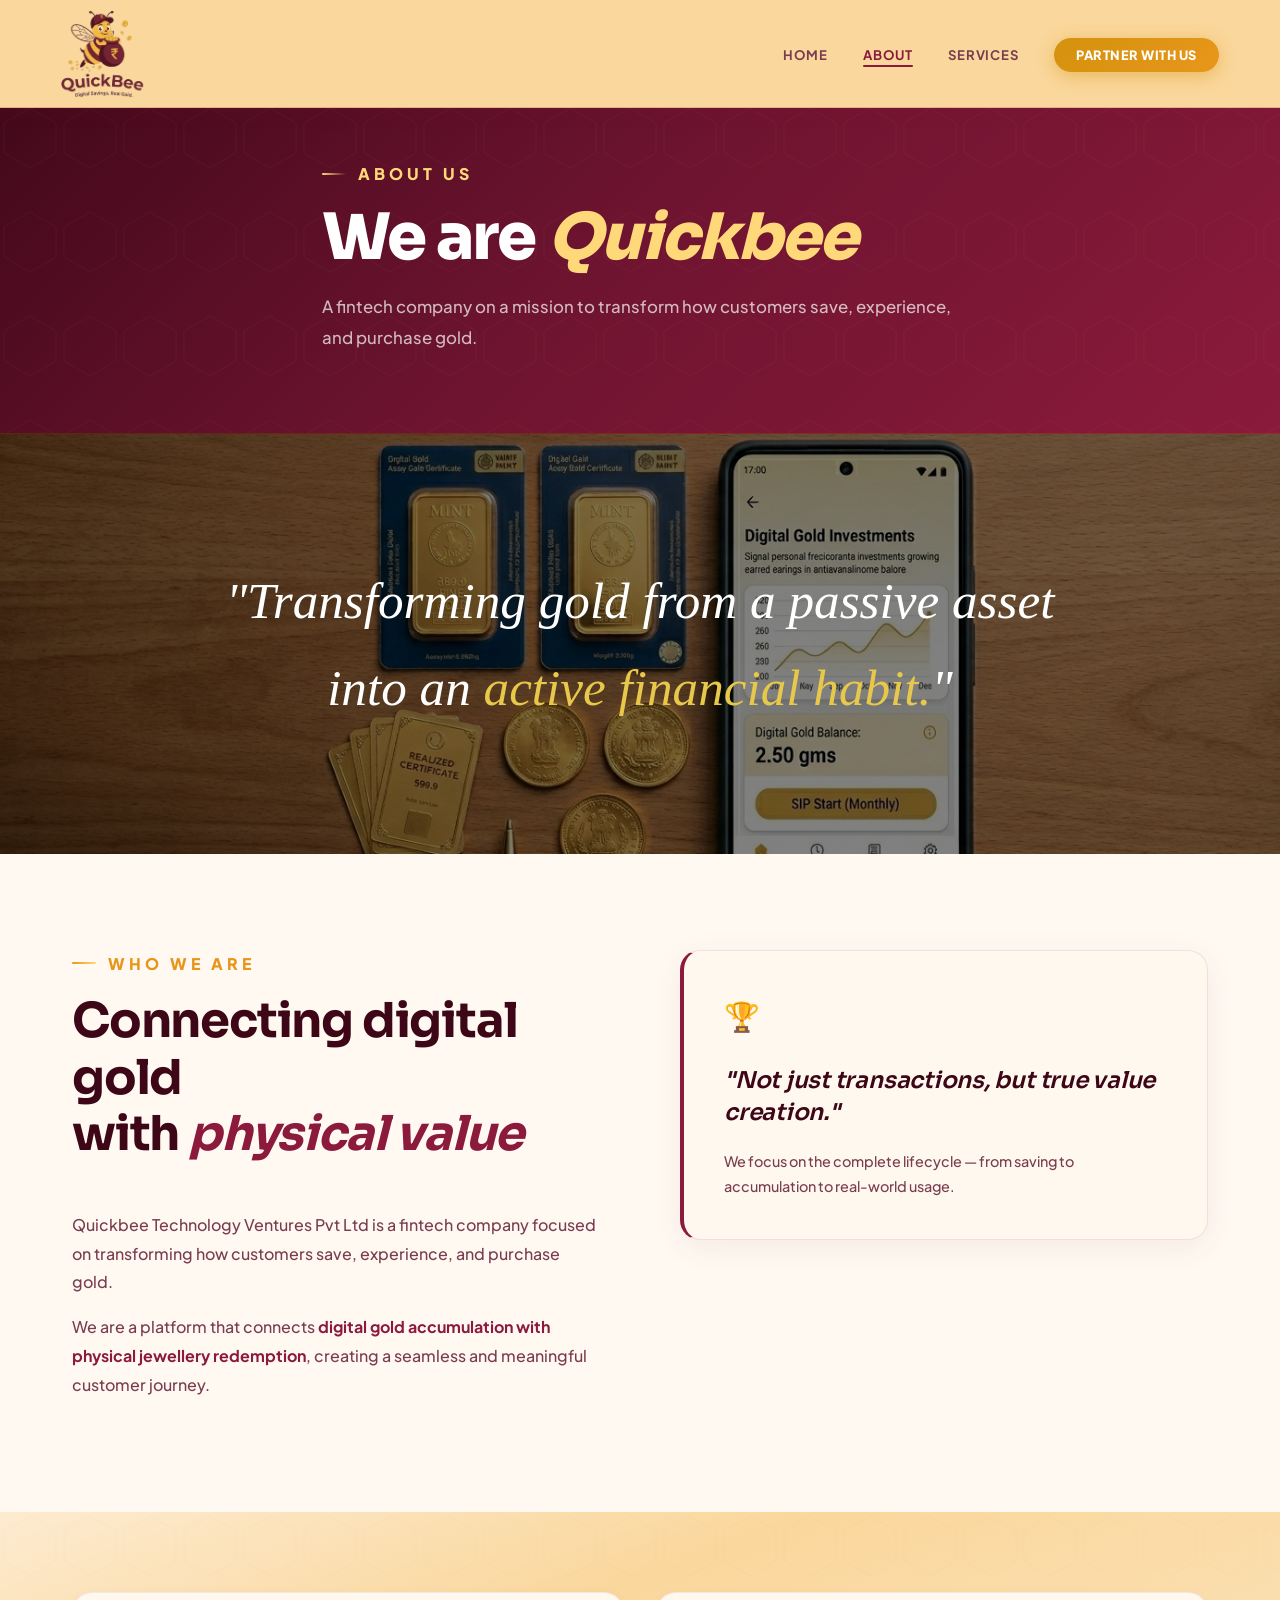
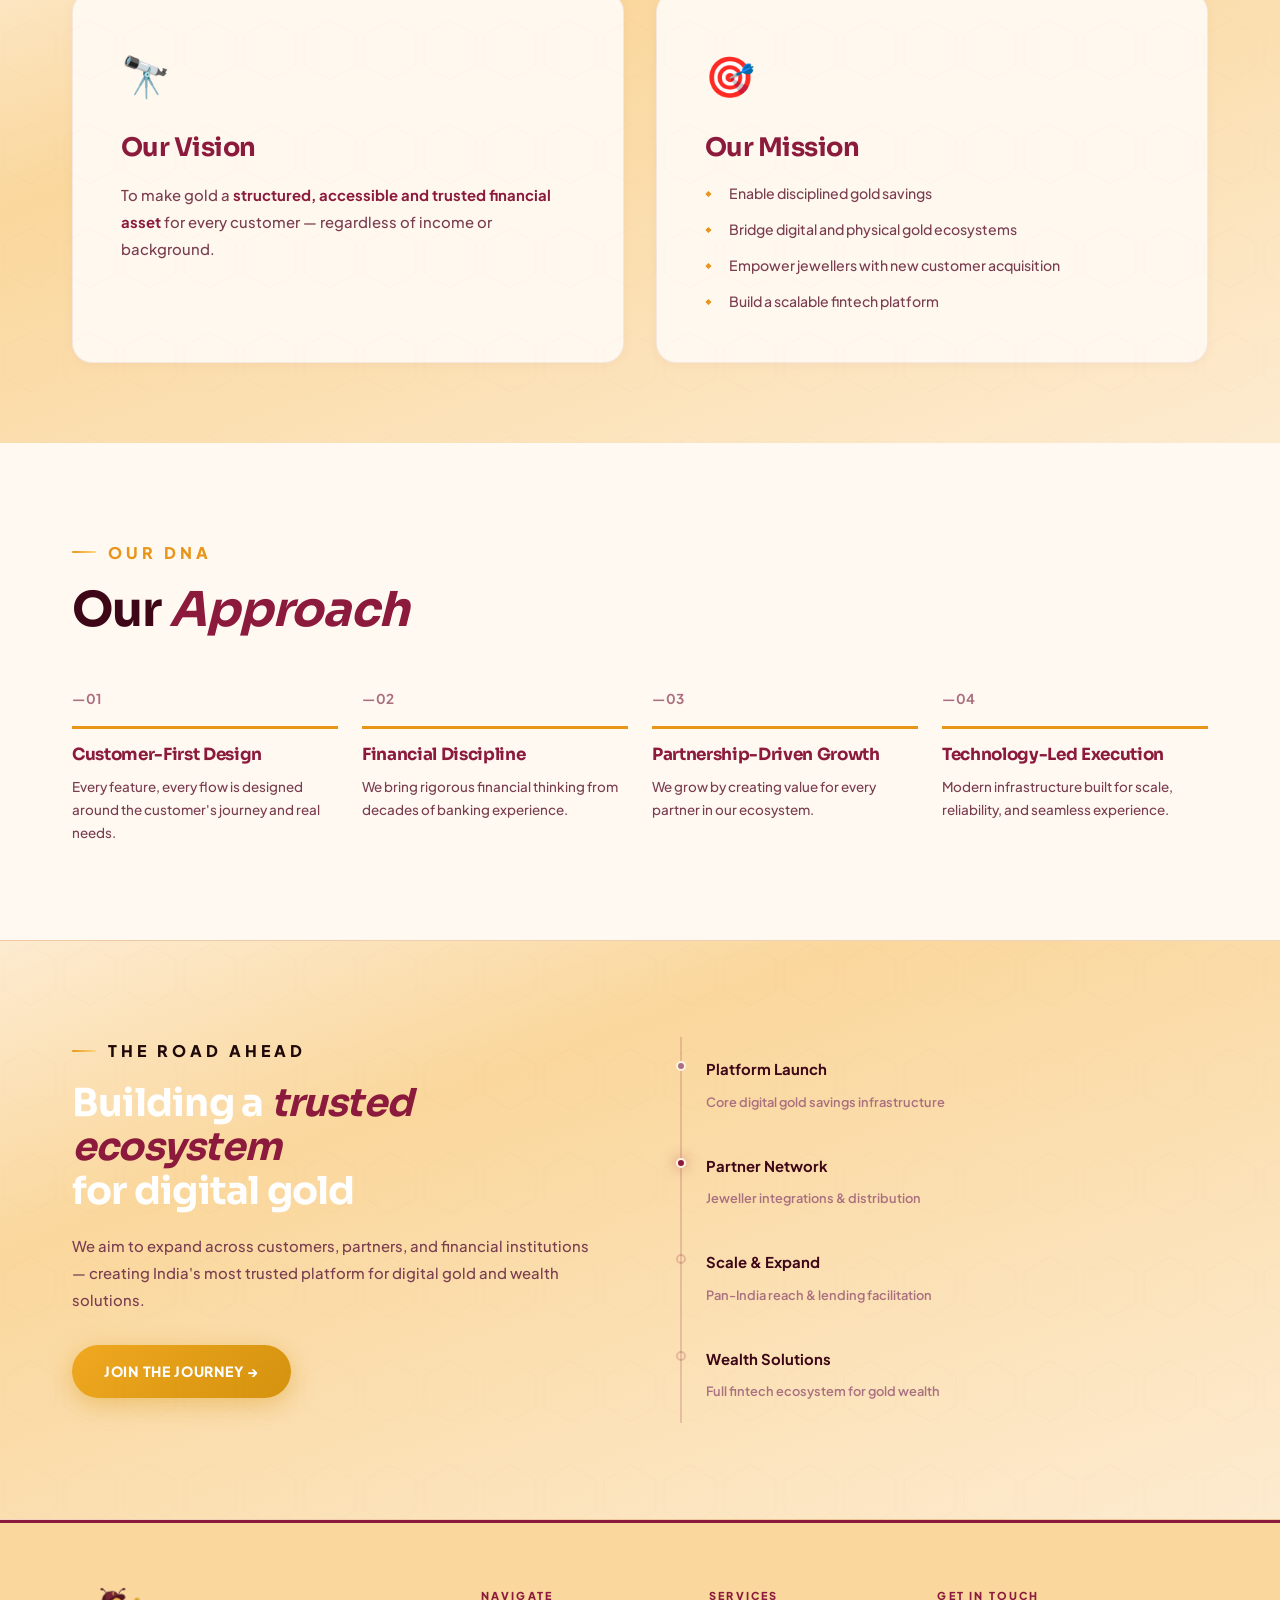
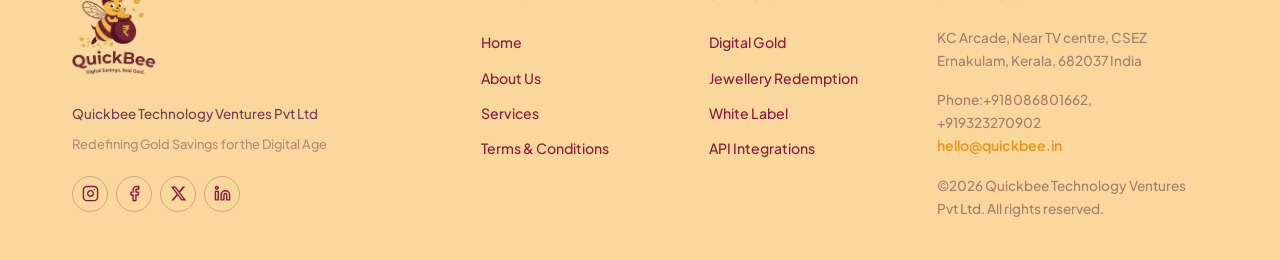
==== commit 9fadaf7f: "Add files via upload" ====
--- a/about.html
+++ b/about.html
@@ -20,7 +20,7 @@
     <li><a href="index.html">Home</a></li>
     <li><a href="about.html" class="active">About</a></li>
     <li><a href="services.html">Services</a></li>
-    <li><a href="team.html">Team</a></li>
+    <!--<li><a href="team.html">Team</a></li>-->
     <li><a href="index.html#contact" class="nav-cta">Partner With Us</a></li>
   </ul>
   <button class="hamburger" id="hamburger">
@@ -35,15 +35,15 @@
     <div class="gold-orb orb2"></div>
   </div>
   <div class="container page-hero-content">
-    <div class="section-label reveal" style="color:var(--gold-light)">About Us</div>
+    <div class="section-label reveal" >About Us</div>
     <h1 class="reveal">We are <em>Quickbee</em></h1>
     <p class="reveal">A fintech company on a mission to transform how customers save, experience, and purchase gold.</p>
   </div>
 </section>
 <div style="width:100%; height:420px; overflow:hidden; position:relative;">
-  <img src="https://images.unsplash.com/photo-1582719471384-894fbb16e074?w=1800&q=80" 
+  <img src="about.jpg" 
        alt="Gold bars" 
-       style="width:100%; height:100%; object-fit:cover; object-position:center; filter:brightness(0.4);">
+       style="width:100%; height:100%; object-fit:cover; object-position:center; filter:brightness(0.5);">
   <div style="position:absolute; inset:0; display:flex; align-items:center; justify-content:center; flex-direction:column; gap:1rem;">
     <p style="font-family:'Cormorant Garamond',serif; font-size:clamp(1.8rem,4vw,3.5rem); color:#fff; font-style:italic; text-align:center; padding:0 2rem;">
       "Transforming gold from a passive asset<br/>into an <span style="color:#e8c84a">active financial habit.</span>"
@@ -175,13 +175,30 @@
 </a>
       <p>Quickbee Technology Ventures Pvt Ltd</p>
       <p style="margin-top:0.5rem; font-size:0.8rem; opacity:0.5">Redefining Gold Savings for the Digital Age</p>
+	   <div class="footer-social">
+        <a href="" target="_blank" rel="noopener" aria-label="Instagram">
+          <svg xmlns="http://www.w3.org/2000/svg" width="17" height="17" viewBox="0 0 24 24" fill="none" stroke="currentColor" stroke-width="2" stroke-linecap="round" stroke-linejoin="round"><rect x="2" y="2" width="20" height="20" rx="5" ry="5"/><path d="M16 11.37A4 4 0 1 1 12.63 8 4 4 0 0 1 16 11.37z"/><line x1="17.5" y1="6.5" x2="17.51" y2="6.5"/></svg>
+        </a>
+        <a href="" target="_blank" rel="noopener" aria-label="Facebook">
+          <svg xmlns="http://www.w3.org/2000/svg" width="17" height="17" viewBox="0 0 24 24" fill="none" stroke="currentColor" stroke-width="2" stroke-linecap="round" stroke-linejoin="round"><path d="M18 2h-3a5 5 0 0 0-5 5v3H7v4h3v8h4v-8h3l1-4h-4V7a1 1 0 0 1 1-1h3z"/></svg>
+        </a>
+        <a href="" target="_blank" rel="noopener" aria-label="X (Twitter)">
+          <svg xmlns="http://www.w3.org/2000/svg" width="17" height="17" viewBox="0 0 24 24" fill="currentColor"><path d="M18.244 2.25h3.308l-7.227 8.26 8.502 11.24H16.17l-5.214-6.817L4.99 21.75H1.68l7.73-8.835L1.254 2.25H8.08l4.713 6.231zm-1.161 17.52h1.833L7.084 4.126H5.117z"/></svg>
+        </a>
+        <a href="" target="_blank" rel="noopener" aria-label="LinkedIn">
+          <svg xmlns="http://www.w3.org/2000/svg" width="17" height="17" viewBox="0 0 24 24" fill="none" stroke="currentColor" stroke-width="2" stroke-linecap="round" stroke-linejoin="round"><path d="M16 8a6 6 0 0 1 6 6v7h-4v-7a2 2 0 0 0-2-2 2 2 0 0 0-2 2v7h-4v-7a6 6 0 0 1 6-6z"/><rect x="2" y="9" width="4" height="12"/><circle cx="4" cy="4" r="2"/></svg>
+        </a>
+       
+      </div>
     </div>
     <div class="footer-links">
       <h4>Navigate</h4>
       <a href="index.html">Home</a>
-      <a href="about.html">About Us</a>
+      <a href="about.html">About Us</a> 
       <a href="services.html">Services</a>
-      <a href="team.html">Team</a>
+      <!--<a href="team.html">Team</a>-->
+	        <a href="terms.html">Terms &amp; Conditions</a>
+
     </div>
     <div class="footer-links">
       <h4>Services</h4>
--- a/styles.css
+++ b/styles.css
@@ -1,3 +1,5 @@
+/* QUICKBEE CSS — VERSION 4 — MOBILE RESPONSIVE FIX */
+
 /* ============================================================
    QUICKBEE — Premium Redesign
    Fonts: Plus Jakarta Sans (body) + Sora (display)
@@ -53,6 +55,13 @@
   font-weight: 400;
   line-height: 1.7;
   overflow-x: hidden;
+}
+/* ============================================================
+   MOBILE-FIRST CRITICAL OVERRIDES — runs early to prevent flash
+   ============================================================ */
+@media (max-width: 900px) {
+  .nav-links { display: none !important; }
+  .hamburger { display: flex !important; }
 }
 
 img { max-width: 100%; display: block; }
@@ -86,7 +95,7 @@
   display: flex;
   align-items: center;
   justify-content: space-between;
-  padding: 0.6rem 3rem;
+  padding: 0.6rem 3.8rem;
   transition: var(--transition);
 background: #FAD79C;
 border-bottom: 1px solid rgba(139,26,60,0.2);
@@ -106,13 +115,13 @@
 .nav-logo-img {
   height: 88px;
   width: auto;
-  max-width: 200px;
+  max-width: 160px;
   object-fit: contain;
   transition: height 0.3s ease;
 }
 
 .nav.scrolled .nav-logo-img {
-  height: 80px;
+  height: 88px;
 }
 
 .nav-logo {
@@ -180,11 +189,18 @@
   background: none;
   border: none;
   cursor: pointer;
-  padding: 4px;
-}
+  padding: 8px;
+  min-width: 44px;
+  min-height: 44px;
+  align-items: center;
+  justify-content: center;
+  border-radius: 8px;
+  transition: background var(--transition);
+}
+.hamburger:hover { background: rgba(139,26,60,0.08); }
 .hamburger span {
   display: block;
-  width: 24px;
+  width: 26px;
   height: 2.5px;
   background: var(--maroon);
   border-radius: 2px;
@@ -284,7 +300,7 @@
    ============================================================ */
 .section-label {
   font-family: 'Plus Jakarta Sans', sans-serif;
-  font-size: 0.7rem;
+  font-size: 1rem;
   font-weight: 800;
   letter-spacing: 0.25em;
   text-transform: uppercase;
@@ -322,7 +338,7 @@
   align-items: center;
   position: relative;
   overflow: hidden;
-  padding: 9rem 3rem 6rem;
+  padding: 7rem 3rem 5rem;
   gap: 4rem;
   max-width: 100%;
 }
@@ -363,7 +379,7 @@
   background-image: url('https://images.unsplash.com/photo-1610375461246-83df859d849d?w=1800&q=80') !important;
   background-size: cover !important;
   background-position: center !important;
-  background-attachment: fixed !important;
+  background-attachment: scroll !important;
   opacity: 1 !important;
   z-index: 0 !important;
   transform: scale(1.05);
@@ -977,7 +993,7 @@
 }
 
 .wwd-card {
-  background: #fff;
+  background: #FFF8EE;
   border: 1.5px solid rgba(139,26,60,0.08);
   border-radius: var(--radius-lg);
   padding: 2.2rem;
@@ -1158,7 +1174,7 @@
   font-size: 0.65rem;
   font-weight: 800;
   letter-spacing: 0.16em;
-  color: rgba(255,255,255,0.3);
+  color: #fff;
   margin-bottom: 1rem;
 }
 .eco-icon {
@@ -1171,7 +1187,7 @@
   margin-bottom: 0.65rem;
   font-weight: 700;
 }
-.eco-card p { font-size: 0.84rem; color: rgba(255,255,255,0.6); line-height: 1.7; font-weight: 500; }
+.eco-card p { font-size: 0.84rem; color: #fff; line-height: 1.7; font-weight: 500; }
 
 /* ============================================================
    HOW IT WORKS
@@ -1210,7 +1226,7 @@
 .step {
   flex: 1;
   padding: 2rem;
-  background: #fff;
+  background: #FFF8EE;
   border: 1.5px solid rgba(139,26,60,0.08);
   border-radius: var(--radius-lg);
   transition: all var(--transition);
@@ -1531,6 +1547,33 @@
   margin-bottom: 1rem;
 }
 
+.footer-social {
+  display: flex;
+  gap: 8px;
+  margin-top: 1.25rem;
+  flex-wrap: wrap;
+}
+
+.footer-social a {
+  display: flex;
+  align-items: center;
+  justify-content: center;
+  width: 36px;
+  height: 36px;
+  border-radius: 50%;
+  border: 1.5px solid rgba(100, 20, 40, 0.25);
+  color: var(--maroon);
+  transition: background 0.2s, color 0.2s, border-color 0.2s, transform 0.2s;
+  text-decoration: none;
+}
+
+.footer-social a:hover {
+  background: var(--maroon);
+  border-color: var(--maroon);
+  color: #FAD79C;
+  transform: translateY(-2px);
+}
+
 /* ============================================================
    INNER PAGE HERO
    ============================================================ */
@@ -1571,7 +1614,7 @@
   font-weight: 500;
 }
 
-.page-hero .section-label { color: var(--gold-pale); }
+.page-hero .section-label { color: var(--gold-pale); font-size:1rem; }
 .page-hero .section-label::before { background: linear-gradient(90deg, var(--gold-pale), transparent); }
 
 /* ============================================================
@@ -1582,7 +1625,7 @@
 .about-text p strong { color: var(--maroon); }
 
 .highlight-card {
-  background: #fff;
+  background: #FFF8EE;
   border: 1.5px solid rgba(139,26,60,0.1);
   border-radius: var(--radius-lg);
   padding: 2.5rem;
@@ -1620,7 +1663,7 @@
 }
 .vm-grid { display: grid; grid-template-columns: 1fr 1fr; gap: 2rem; }
 .vm-card {
-  background: #fff;
+  background: #FFF8EE;
   border: 1.5px solid rgba(139,26,60,0.08);
   border-radius: var(--radius-lg);
   padding: 3rem;
@@ -1718,7 +1761,7 @@
   align-items: start;
 }
 .service-block:last-child { border-bottom: none; }
-.service-block.alt { background: #fff; border-radius: var(--radius-lg); padding: 3rem; margin: 0 -1rem; }
+.service-block.alt { background: #FFF8EE;; border-radius: var(--radius-lg); padding: 3rem; margin: 0 -1rem; }
 
 .sb-header { display: flex; flex-direction: column; gap: 1.25rem; }
 .sb-icon-wrap {
@@ -1757,7 +1800,7 @@
 .team-card {
   display: grid; grid-template-columns: auto 1fr;
   gap: 3rem; padding: 3.5rem;
-  background: #fff;
+  background: #FFF8EE;
   border: 1.5px solid rgba(139,26,60,0.08);
   border-radius: var(--radius-lg);
   margin-bottom: 2rem;
@@ -1833,7 +1876,7 @@
 .strength-grid { display: grid; grid-template-columns: repeat(4, 1fr); gap: 1.5rem; margin-top: 3rem; }
 .strength-item {
   padding: 2rem; border: 1.5px solid rgba(139,26,60,0.08);
-  border-radius: var(--radius-lg); background: #fff;
+  border-radius: var(--radius-lg); background: #FFF8EE;
   transition: all var(--transition); transition-delay: var(--delay, 0s);
   box-shadow: 0 2px 12px rgba(139,26,60,0.03);
 }
@@ -1842,7 +1885,7 @@
 .strength-item h3 { font-size: 1.05rem; color: var(--maroon); margin-bottom: 0.75rem; font-weight: 700; }
 .strength-item p { font-size: 0.84rem; color: var(--text-muted); line-height: 1.65; font-weight: 500; }
 
-.team-closing { .team-closing { background: linear-gradient(160deg, #fdebd0 0%, #fad79c 30%, #fdebd0 100%);
+.team-closing { background: linear-gradient(160deg, #fdebd0 0%, #fad79c 30%, #fdebd0 100%);
  border-top: 1px solid rgba(139,26,60,0.08); text-align: center; }
 .closing-statement p { font-family: 'Sora', sans-serif; font-size: 1.2rem; font-style: italic; color: var(--text-muted); margin-bottom: 0.5rem; }
 .closing-statement h2 { font-size: clamp(1.8rem, 3.5vw, 3rem); color: var(--maroon-deep); line-height: 1.25; letter-spacing: -0.02em; }
@@ -1853,71 +1896,207 @@
 .mobile-menu {
   display: none;
   position: fixed; top: 0; left: 0; right: 0; bottom: 0;
-  background: rgba(30,8,8,0.97);
-  z-index: 99;
+  background: rgba(30,8,8,0.98);
+  z-index: 9999;
   flex-direction: column; align-items: center; justify-content: center;
   gap: 2rem;
+  animation: menuFadeIn 0.25s ease;
+}
+@keyframes menuFadeIn {
+  from { opacity: 0; transform: translateY(-12px); }
+  to   { opacity: 1; transform: translateY(0); }
 }
 .mobile-menu.open { display: flex; }
 .mobile-menu a {
   font-family: 'Sora', sans-serif;
-  font-size: 2.4rem; color: rgba(255,255,255,0.65);
+  font-size: 2rem; color: rgba(255,255,255,0.75);
   font-weight: 700; transition: color var(--transition);
-}
-.mobile-menu a:hover { color: var(--gold-pale); }
+  letter-spacing: 0.04em;
+}
+.mobile-menu a:hover,
+.mobile-menu a:active { color: var(--gold-pale); }
+.mobile-menu .mobile-cta {
+  margin-top: 0.5rem;
+  background: linear-gradient(135deg, var(--gold-bright) 0%, var(--gold) 100%);
+  color: #fff !important;
+  padding: 0.8rem 2.2rem;
+  border-radius: 50px;
+  font-size: 1rem !important;
+  font-weight: 800 !important;
+  letter-spacing: 0.05em;
+}
 .mobile-close {
-  position: absolute; top: 1.5rem; right: 2rem;
-  background: none; border: none;
-  color: rgba(255,255,255,0.6); font-size: 2rem; cursor: pointer;
-}
+  position: absolute; top: 1.5rem; right: 1.5rem;
+  background: rgba(255,255,255,0.08); border: none;
+  color: rgba(255,255,255,0.7); font-size: 1.6rem; cursor: pointer;
+  width: 44px; height: 44px; border-radius: 50%;
+  display: flex; align-items: center; justify-content: center;
+  transition: background var(--transition);
+}
+.mobile-close:hover { background: rgba(255,255,255,0.16); }
 
 /* ============================================================
    RESPONSIVE
    ============================================================ */
+
+/* --- 1100px: tablet landscape --- */
 @media (max-width: 1100px) {
   .eco-grid { grid-template-columns: repeat(2, 1fr); }
   .steps { flex-direction: column; }
   .step-connector { display: none; }
   .approach-grid { grid-template-columns: repeat(2, 1fr); }
   .numbers-grid { grid-template-columns: repeat(2, 1fr); }
+  .number-item { border-right: none; border-bottom: 1px solid rgba(255,255,255,0.1); }
+  .number-item:nth-child(odd) { border-right: 1px solid rgba(255,255,255,0.1); }
+  .number-item:last-child { border-bottom: none; }
   .testi-grid { grid-template-columns: repeat(2, 1fr); }
-}
-
+  .footer-grid { grid-template-columns: 2fr 1fr 1fr; gap: 2rem; }
+}
+
+/* --- 900px: tablet portrait / large phone --- */
 @media (max-width: 900px) {
-  .nav { padding: 0.75rem 1.5rem; }
-  .nav-links { display: none; }
-  .hamburger { display: flex; }
-
-  .hero { flex-direction: column; padding: 7.5rem 1.5rem 4rem; gap: 3rem; }
-  .hero-visual { flex: none; width: 100%; max-width: 400px; margin: 0 auto; }
+  .nav { padding: 0.5rem 1.25rem; }
+.nav-logo-img { height: 72px; }
+.nav.scrolled .nav-logo-img { height: 64px; }
+  .nav-links { display: none !important; }
+  .hamburger { display: flex !important; }
+  .hero { flex-direction: column; padding: 6rem 1.5rem 3.5rem; gap: 2.5rem; overflow: hidden; }
+  .hero-visual { flex: none; width: 100%; max-width: 420px; margin: 0 auto; }
+  .hero-ctas { margin-bottom: 2rem; }
+  .hero-trust { gap: 0.75rem; margin-bottom: 1.5rem; }
+  .hero-stats { gap: 1.5rem; padding-top: 1.5rem; }
+
+  .page-hero { padding: 7rem 0 3.5rem; }
+  .page-hero h1 { font-size: clamp(2.2rem, 6vw, 3.5rem); }
 
   .wwd-grid { grid-template-columns: 1fr; }
+  .wwd-statement { padding: 1.5rem; }
+  .wwd-statement p { font-size: 1.1rem; }
   .why-container { grid-template-columns: 1fr; gap: 3rem; }
+  .eco-grid { grid-template-columns: 1fr 1fr; }
+  .numbers-section { padding: 3rem 0; }
+  .testi-grid { grid-template-columns: 1fr; }
+  .cta-banner { padding: 4rem 0; }
+
   .about-intro { grid-template-columns: 1fr; gap: 3rem; }
+  .highlight-card blockquote { font-size: 1.15rem; }
   .vm-grid { grid-template-columns: 1fr; }
+  .vm-card h3 { font-size: 1.3rem; }
   .approach-grid { grid-template-columns: 1fr 1fr; }
   .road-content { grid-template-columns: 1fr; gap: 3rem; }
+
   .service-block { grid-template-columns: 1fr; gap: 1.5rem; }
   .service-block.alt { padding: 2rem; margin: 0; }
+  .sb-header h2 { font-size: 1.35rem; }
+
   .team-card { grid-template-columns: 1fr; gap: 1.5rem; }
+  .tc-avatar { margin: 0 auto; }
+  .tc-name { font-size: 1.65rem; }
+  .tc-meta { flex-wrap: wrap; gap: 0.5rem; }
   .strength-grid { grid-template-columns: repeat(2, 1fr); }
+
   .footer-grid { grid-template-columns: 1fr 1fr; gap: 2rem; }
-  .testi-grid { grid-template-columns: 1fr; }
+  .footer .nav-logo-img { height: 52px; }
+
   .container { padding: 0 1.5rem; }
   .section-pad { padding: 4rem 0; }
-  .eco-grid { grid-template-columns: 1fr 1fr; }
-}
-
+}
+
+/* --- 600px: phone --- */
 @media (max-width: 600px) {
-  .hero-stats { flex-wrap: wrap; gap: 1rem; }
+  /* NAV — compact so hero content isn't buried under a huge logo */
+  .nav { padding: 0.4rem 1rem; }
+  .nav-logo-img { height: 72px; }
+.nav.scrolled .nav-logo-img { height: 56px; }
+
+
+  /* HERO — tight top padding matching ~60px nav height */
+  .hero { padding: 5.5rem 1rem 3rem; gap: 2rem; }
+  .hero-title { font-size: 2rem; line-height: 1.1; }
+  .hero-sub { font-size: 0.93rem; line-height: 1.7; }
+  .hero-badge { font-size: 0.68rem; padding: 0.4rem 0.9rem; margin-bottom: 1.25rem; }
+  .hero-ctas { flex-direction: column; align-items: stretch; gap: 0.75rem; margin-bottom: 1.75rem; }
+  .hero-ctas .btn-gold,
+  .hero-ctas .btn-outline { text-align: center; justify-content: center; }
+  .hero-trust { gap: 0.6rem; margin-bottom: 1.25rem; }
+  .trust-badge { font-size: 0.68rem; }
+  .hero-stats { flex-wrap: wrap; gap: 1rem; padding-top: 1.25rem; }
   .stat-divider { display: none; }
-  .eco-grid { grid-template-columns: 1fr; }
-  .approach-grid { grid-template-columns: 1fr; }
-  .strength-grid { grid-template-columns: 1fr; }
-  .footer-grid { grid-template-columns: 1fr; }
-  .hero-ctas { flex-direction: column; }
-  .cta-actions { flex-direction: column; align-items: center; }
-  .hero-title { font-size: 2.6rem; }
+  .stat-num { font-size: 0.95rem; }
+  .hero-visual { max-width: 100%; }
+  .gold-card { padding: 1.25rem; }
+  .gc-view-text span:last-child { font-size: 0.82rem; }
+
+  .page-hero { padding: 5.5rem 0 2.5rem; }
+  .page-hero h1 { font-size: clamp(1.9rem, 7vw, 2.6rem); }
+  .page-hero p { font-size: 0.93rem; }
+
+  .section-title { font-size: 1.7rem; }
+  .ticker-item { padding: 0 1.5rem; font-size: 0.72rem; }
+
+  .wwd-statement { padding: 1.25rem 1rem; }
+  .wwd-statement p { font-size: 1rem; }
+
   .numbers-grid { grid-template-columns: repeat(2, 1fr); }
   .number-item { border-right: none; border-bottom: 1px solid rgba(255,255,255,0.1); }
-}
+  .number-item:nth-child(odd) { border-right: 1px solid rgba(255,255,255,0.1); }
+  .number-item:last-child { border-bottom: none; }
+  .numbers-section { padding: 2.5rem 0; }
+
+  .eco-grid { grid-template-columns: 1fr; }
+  .step { padding: 1.5rem; }
+  .why-item { gap: 0.85rem; }
+
+  .cta-banner { padding: 3rem 0; }
+  .cta-banner h2 { font-size: 1.75rem; }
+  .cta-actions { flex-direction: column; align-items: center; }
+  .cta-actions a { width: 100%; text-align: center; justify-content: center; }
+
+  .testi-card { padding: 1.5rem; }
+
+  .vm-card { padding: 2rem; }
+  .vm-card h3 { font-size: 1.2rem; }
+  .highlight-card { padding: 1.5rem; }
+  .highlight-card blockquote { font-size: 1rem; }
+  .approach-grid { grid-template-columns: 1fr; }
+
+  .sb-header h2 { font-size: 1.2rem; }
+  .service-block { padding: 2rem 0; }
+  .service-block.alt { padding: 1.5rem; }
+
+  .team-card { padding: 2rem 1.25rem; }
+  .tc-name { font-size: 1.4rem; }
+  .tc-meta { gap: 0.4rem; }
+  .strength-grid { grid-template-columns: 1fr; }
+  .strength-item { padding: 1.5rem; }
+
+  .footer-grid { grid-template-columns: 1fr; }
+  .footer .nav-logo-img { height: 64px; }
+  .footer { padding: 3rem 0 2rem; }
+
+  .container { padding: 0 1rem; }
+  .section-pad { padding: 3rem 0; }
+  .btn-gold, .btn-outline, .btn-outline-light { font-size: 0.82rem; padding: 0.8rem 1.5rem; }
+}
+
+/* --- 380px: very small phones (Galaxy A, iPhone SE) --- */
+@media (max-width: 380px) {
+  .nav { padding: 0.35rem 0.75rem; }
+  .nav-logo-img { height: 58px; }
+.nav.scrolled .nav-logo-img { height: 50px; }
+  .hero { padding: 4.75rem 0.75rem 2.5rem; gap: 1.75rem; }
+  .hero-title { font-size: 1.75rem; }
+  .hero-badge { font-size: 0.6rem; letter-spacing: 0.1em; }
+  .section-title { font-size: 1.5rem; }
+  .page-hero h1 { font-size: 1.75rem; }
+  .page-hero { padding: 5rem 0 2rem; }
+  .gold-card { padding: 1rem; }
+  .gc-mini-stats { grid-template-columns: 1fr; }
+  .tc-name { font-size: 1.25rem; }
+  .footer .nav-logo-img { height: 58px; }
+  .numbers-grid { grid-template-columns: 1fr; }
+  .number-item { border-right: none !important; }
+  .wwd-card { padding: 1.5rem; }
+  .eco-card { padding: 1.5rem 1rem; }
+  .team-card { padding: 1.5rem 1rem; }
+}
